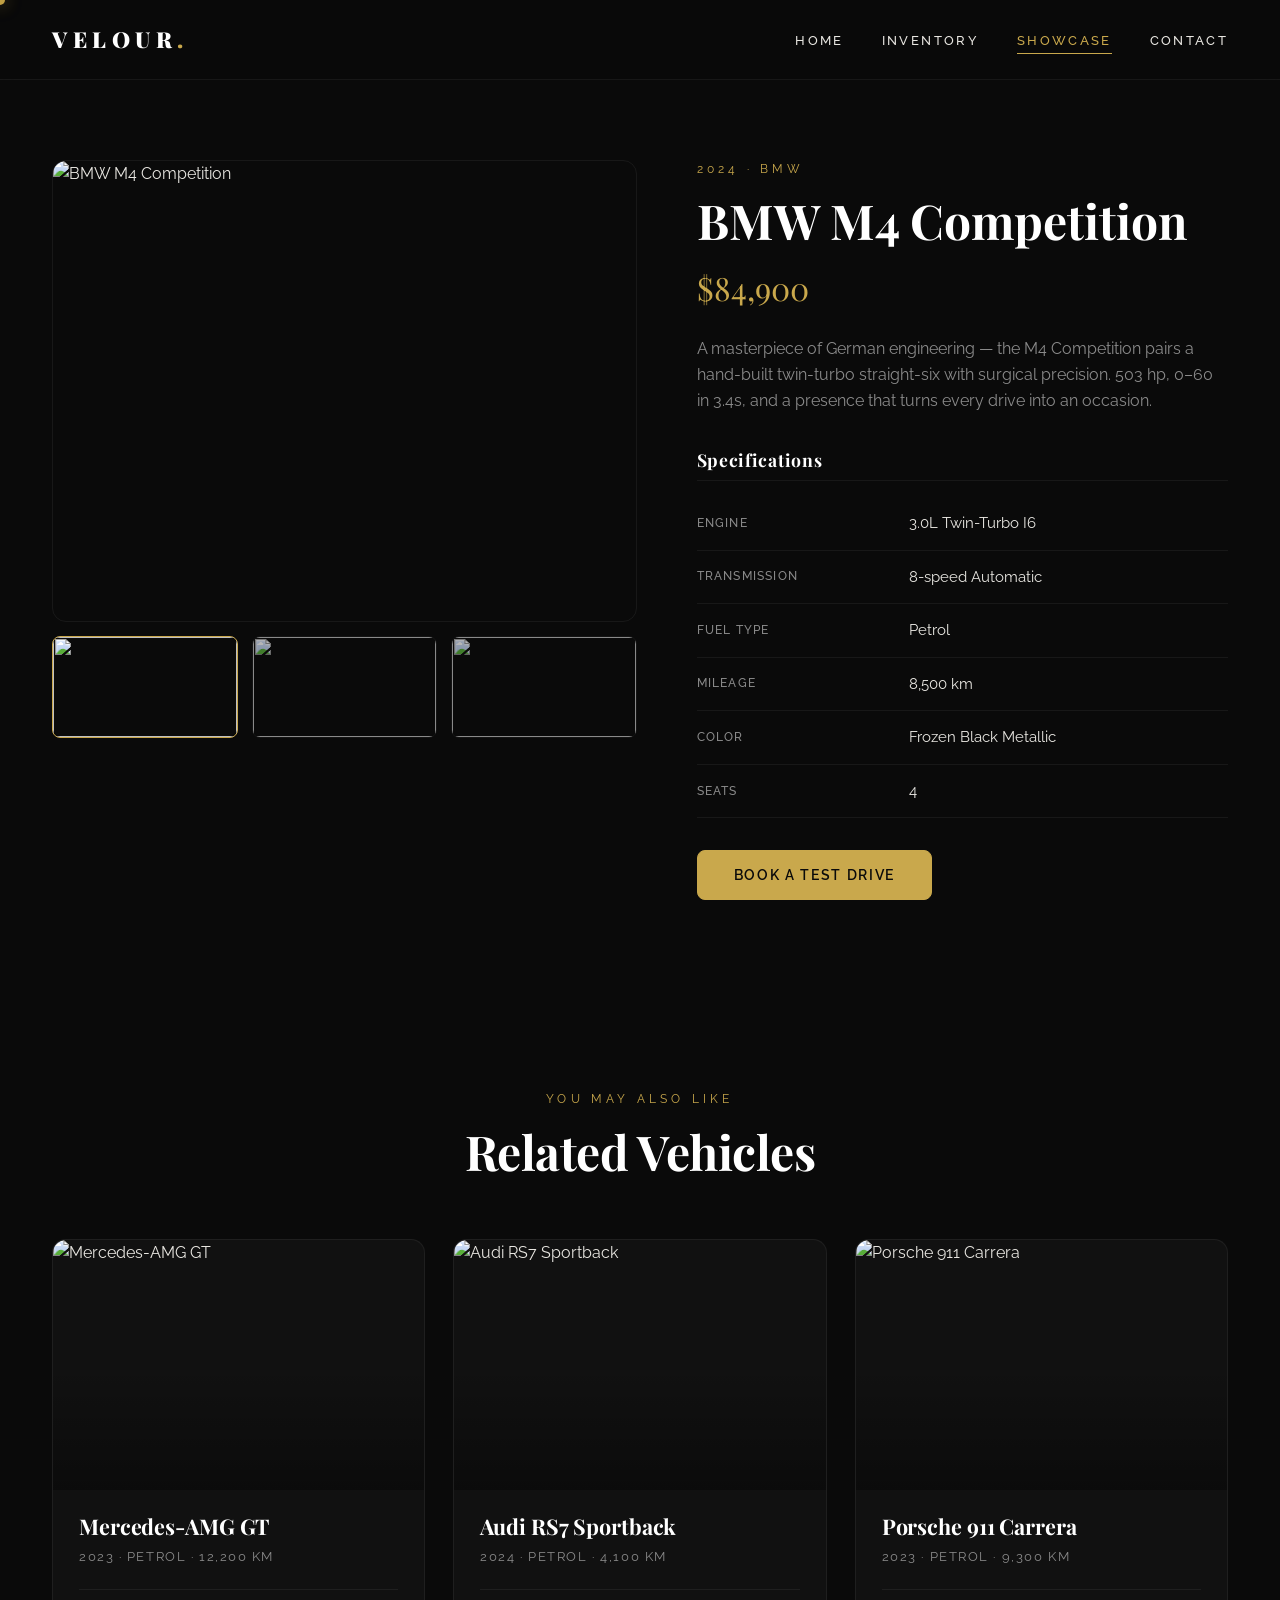
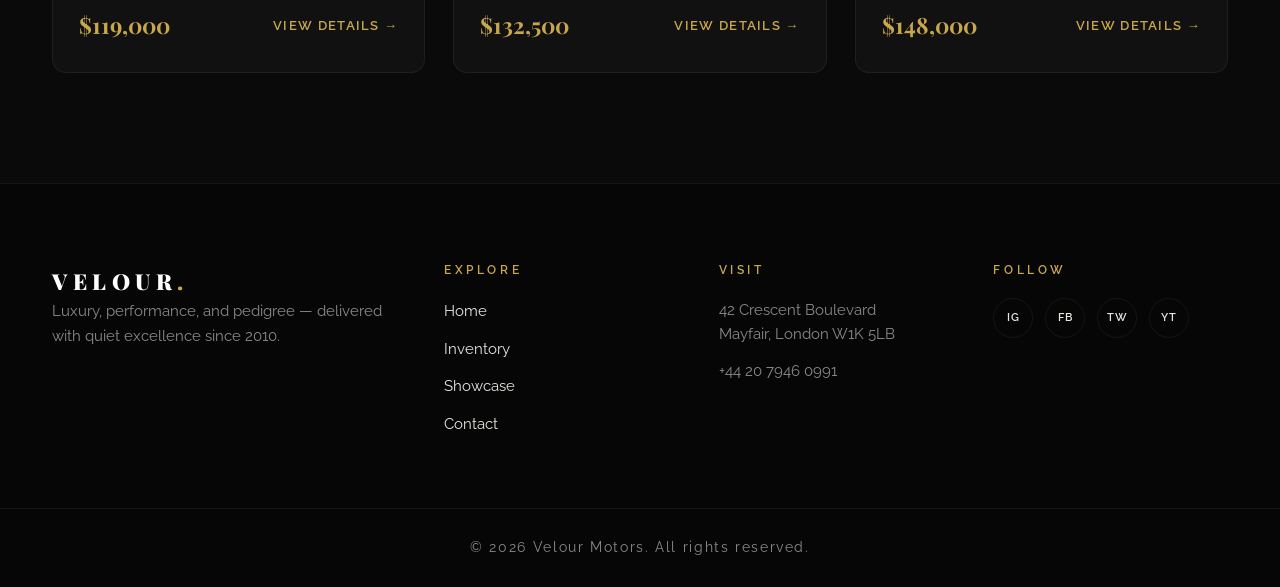
==== car-detail.html @ 4f9709b0 "first commit" ====
<!DOCTYPE html>
<html lang="en">
<head>
  <meta charset="UTF-8" />
  <meta name="viewport" content="width=device-width, initial-scale=1.0" />
  <title>BMW M4 Competition — Velour Motors</title>
  <link rel="preconnect" href="https://fonts.googleapis.com" />
  <link rel="preconnect" href="https://fonts.gstatic.com" crossorigin />
  <link href="https://fonts.googleapis.com/css2?family=Playfair+Display:wght@400;600;700;900&family=Raleway:wght@300;400;500;600;700&display=swap" rel="stylesheet" />
  <link rel="stylesheet" href="style.css" />
</head>
<body>
  <div class="cursor-dot" id="cursorDot" aria-hidden="true"></div>

  <!-- NAVBAR -->
  <header class="navbar" id="navbar">
    <div class="nav-container">
      <a href="index.html" class="logo">VELOUR<span>.</span></a>
      <nav>
        <ul class="nav-links" id="navLinks">
          <li><a href="index.html">Home</a></li>
          <li><a href="cars.html">Inventory</a></li>
          <li><a href="car-detail.html" class="active">Showcase</a></li>
          <li><a href="contact.html">Contact</a></li>
        </ul>
      </nav>
      <button class="nav-toggle" id="navToggle" aria-label="Open menu">
        <span></span><span></span><span></span>
      </button>
    </div>
  </header>

  <!-- ============ DETAIL HERO ============ -->
  <section class="detail-hero">
    <div class="container detail-grid">
      <div class="detail-media reveal">
        <div class="main-image">
          <img id="mainImage" src="https://images.unsplash.com/photo-1555215695-3004980ad54e?w=1200" alt="BMW M4 Competition" />
        </div>
        <div class="thumb-row">
          <button class="thumb active" data-src="https://images.unsplash.com/photo-1555215695-3004980ad54e?w=1200" aria-label="View BMW image">
            <img src="https://images.unsplash.com/photo-1555215695-3004980ad54e?w=400" alt="" loading="lazy" />
          </button>
          <button class="thumb" data-src="https://images.unsplash.com/photo-1617788138017-80ad40651399?w=1200" aria-label="View Mercedes image">
            <img src="https://images.unsplash.com/photo-1617788138017-80ad40651399?w=400" alt="" loading="lazy" />
          </button>
          <button class="thumb" data-src="https://images.unsplash.com/photo-1606664515524-ed2f786a0bd6?w=1200" aria-label="View Audi image">
            <img src="https://images.unsplash.com/photo-1606664515524-ed2f786a0bd6?w=400" alt="" loading="lazy" />
          </button>
        </div>
      </div>

      <div class="detail-info reveal">
        <p class="eyebrow">2024 · BMW</p>
        <h1>BMW M4 Competition</h1>
        <p class="detail-price">$84,900</p>
        <p class="detail-desc">
          A masterpiece of German engineering — the M4 Competition pairs a hand-built
          twin-turbo straight-six with surgical precision. 503 hp, 0–60 in 3.4s, and
          a presence that turns every drive into an occasion.
        </p>

        <h3 class="specs-title">Specifications</h3>
        <table class="specs-table">
          <tbody>
            <tr><th>Engine</th><td>3.0L Twin-Turbo I6</td></tr>
            <tr><th>Transmission</th><td>8-speed Automatic</td></tr>
            <tr><th>Fuel Type</th><td>Petrol</td></tr>
            <tr><th>Mileage</th><td>8,500 km</td></tr>
            <tr><th>Color</th><td>Frozen Black Metallic</td></tr>
            <tr><th>Seats</th><td>4</td></tr>
          </tbody>
        </table>

        <button class="btn btn-gold btn-lg" id="bookBtn">Book a Test Drive</button>
      </div>
    </div>
  </section>

  <!-- ============ RELATED CARS ============ -->
  <section class="featured">
    <div class="container">
      <div class="section-header reveal">
        <p class="eyebrow">You May Also Like</p>
        <h2>Related Vehicles</h2>
      </div>

      <div class="card-grid">
        <article class="car-card reveal">
          <div class="car-img">
            <img src="https://images.unsplash.com/photo-1617788138017-80ad40651399?w=800" alt="Mercedes-AMG GT" loading="lazy" />
          </div>
          <div class="car-body">
            <h3>Mercedes-AMG GT</h3>
            <p class="car-meta">2023 · Petrol · 12,200 km</p>
            <div class="car-foot">
              <span class="price">$119,000</span>
              <a href="car-detail.html" class="btn-link">View Details →</a>
            </div>
          </div>
        </article>

        <article class="car-card reveal">
          <div class="car-img">
            <img src="https://images.unsplash.com/photo-1606664515524-ed2f786a0bd6?w=800" alt="Audi RS7 Sportback" loading="lazy" />
          </div>
          <div class="car-body">
            <h3>Audi RS7 Sportback</h3>
            <p class="car-meta">2024 · Petrol · 4,100 km</p>
            <div class="car-foot">
              <span class="price">$132,500</span>
              <a href="car-detail.html" class="btn-link">View Details →</a>
            </div>
          </div>
        </article>

        <article class="car-card reveal">
          <div class="car-img">
            <img src="https://images.unsplash.com/photo-1503376780353-7e6692767b70?w=800" alt="Porsche 911 Carrera" loading="lazy" />
          </div>
          <div class="car-body">
            <h3>Porsche 911 Carrera</h3>
            <p class="car-meta">2023 · Petrol · 9,300 km</p>
            <div class="car-foot">
              <span class="price">$148,000</span>
              <a href="car-detail.html" class="btn-link">View Details →</a>
            </div>
          </div>
        </article>
      </div>
    </div>
  </section>

  <!-- ============ MODAL ============ -->
  <div class="modal" id="testDriveModal" aria-hidden="true" role="dialog" aria-labelledby="modalTitle">
    <div class="modal-backdrop" data-close></div>
    <div class="modal-panel" role="document">
      <button class="modal-close" data-close aria-label="Close">×</button>
      <h2 id="modalTitle">Book a Test Drive</h2>
      <p class="modal-sub">Schedule a private test drive — one of our advisors will confirm within 24 hours.</p>

      <form class="modal-form" id="testDriveForm" novalidate>
        <div class="form-row">
          <label for="td-name">Full Name</label>
          <input type="text" id="td-name" name="name" placeholder="Jane Doe" />
        </div>
        <div class="form-row">
          <label for="td-email">Email</label>
          <input type="email" id="td-email" name="email" placeholder="jane@example.com" />
        </div>
        <div class="form-row">
          <label for="td-date">Preferred Date</label>
          <input type="date" id="td-date" name="date" />
        </div>
        <button type="submit" class="btn btn-gold btn-lg">Confirm Booking</button>
        <p class="form-success" id="tdSuccess" hidden>Thank you — your test drive request has been received.</p>
      </form>
    </div>
  </div>

  <!-- FOOTER -->
  <footer class="footer">
    <div class="container footer-grid">
      <div class="footer-col">
        <a href="index.html" class="logo">VELOUR<span>.</span></a>
        <p>Luxury, performance, and pedigree — delivered with quiet excellence since 2010.</p>
      </div>
      <div class="footer-col">
        <h4>Explore</h4>
        <ul>
          <li><a href="index.html">Home</a></li>
          <li><a href="cars.html">Inventory</a></li>
          <li><a href="car-detail.html">Showcase</a></li>
          <li><a href="contact.html">Contact</a></li>
        </ul>
      </div>
      <div class="footer-col">
        <h4>Visit</h4>
        <p>42 Crescent Boulevard<br/>Mayfair, London W1K 5LB</p>
        <p>+44 20 7946 0991</p>
      </div>
      <div class="footer-col">
        <h4>Follow</h4>
        <div class="socials">
          <a href="#" aria-label="Instagram">IG</a>
          <a href="#" aria-label="Facebook">FB</a>
          <a href="#" aria-label="Twitter">TW</a>
          <a href="#" aria-label="YouTube">YT</a>
        </div>
      </div>
    </div>
    <div class="footer-bottom">
      <p>© 2026 Velour Motors. All rights reserved.</p>
    </div>
  </footer>

  <script src="script.js"></script>
</body>
</html>
---- style.css ----
/* =========================================================
   VELOUR MOTORS — Shared Stylesheet
   Dark luxury theme with gold accents.
   ========================================================= */

/* ---------- CSS Variables ---------- */
:root {
  --bg:           #0a0a0a;
  --bg-elev:      #111111;
  --bg-elev-2:    #161616;
  --gold:         #c9a84c;
  --gold-soft:    #d9bd6a;
  --gold-dim:     #8a7233;
  --white:        #ffffff;
  --text:         #e8e6e1;
  --muted:        #8a8a8a;
  --border:       rgba(201, 168, 76, 0.18);
  --border-soft:  rgba(255, 255, 255, 0.06);
  --danger:       #ff4d4d;

  --font-head:    'Playfair Display', serif;
  --font-body:    'Raleway', sans-serif;

  --maxw:         1240px;
  --radius:       8px;
  --radius-lg:    14px;

  --ease:         cubic-bezier(.22, .61, .36, 1);
  --t-fast:       .25s;
  --t-mid:        .45s;
  --t-slow:       .8s;
}

/* ---------- Reset ---------- */
*, *::before, *::after { box-sizing: border-box; margin: 0; padding: 0; }
html { scroll-behavior: smooth; }
body {
  font-family: var(--font-body);
  background: var(--bg);
  color: var(--text);
  line-height: 1.6;
  font-weight: 400;
  overflow-x: hidden;
  -webkit-font-smoothing: antialiased;
  cursor: none;
}
@media (max-width: 900px) { body { cursor: auto; } }

img { max-width: 100%; display: block; }
a { color: inherit; text-decoration: none; transition: color var(--t-fast) var(--ease); }
a:hover { color: var(--gold); }
button { font-family: inherit; cursor: none; border: none; background: none; color: inherit; }
@media (max-width: 900px) { button { cursor: pointer; } }

h1, h2, h3, h4 { font-family: var(--font-head); font-weight: 700; color: var(--white); line-height: 1.15; }

.container { max-width: var(--maxw); margin: 0 auto; padding: 0 32px; }
@media (max-width: 640px) { .container { padding: 0 20px; } }

/* ---------- Custom Cursor ---------- */
.cursor-dot {
  position: fixed;
  top: 0; left: 0;
  width: 10px; height: 10px;
  background: var(--gold);
  border-radius: 50%;
  pointer-events: none;
  z-index: 9999;
  transform: translate(-50%, -50%);
  transition: width .2s var(--ease), height .2s var(--ease), background .2s var(--ease);
  box-shadow: 0 0 18px rgba(201, 168, 76, 0.6);
  mix-blend-mode: difference;
}
.cursor-dot.grow { width: 26px; height: 26px; background: var(--gold-soft); }
@media (max-width: 900px) { .cursor-dot { display: none; } }

/* ---------- Buttons ---------- */
.btn {
  display: inline-block;
  padding: 14px 28px;
  font-family: var(--font-body);
  font-weight: 600;
  font-size: 14px;
  letter-spacing: .12em;
  text-transform: uppercase;
  border: 1px solid transparent;
  border-radius: var(--radius);
  transition: all var(--t-fast) var(--ease);
  position: relative;
  overflow: hidden;
}
.btn-gold {
  background: var(--gold);
  color: #0a0a0a;
  border-color: var(--gold);
}
.btn-gold:hover { background: var(--gold-soft); transform: translateY(-2px); color: #0a0a0a; box-shadow: 0 10px 30px rgba(201, 168, 76, 0.25); }
.btn-ghost {
  background: transparent;
  color: var(--white);
  border-color: rgba(255,255,255,0.25);
}
.btn-ghost:hover { border-color: var(--gold); color: var(--gold); transform: translateY(-2px); }
.btn-lg { padding: 16px 36px; font-size: 14px; }

.btn-link {
  color: var(--gold);
  font-weight: 600;
  font-size: 13px;
  letter-spacing: .1em;
  text-transform: uppercase;
  transition: letter-spacing var(--t-fast) var(--ease);
}
.btn-link:hover { letter-spacing: .18em; }

/* ---------- Navbar ---------- */
.navbar {
  position: fixed;
  top: 0; left: 0; right: 0;
  z-index: 1000;
  background: rgba(10, 10, 10, 0.65);
  backdrop-filter: blur(14px);
  -webkit-backdrop-filter: blur(14px);
  border-bottom: 1px solid var(--border-soft);
  transition: padding var(--t-mid) var(--ease), background var(--t-mid) var(--ease), transform var(--t-mid) var(--ease);
  padding: 22px 0;
}
.navbar.scrolled { padding: 12px 0; background: rgba(10, 10, 10, 0.92); }
.navbar.hide { transform: translateY(-110%); }

.nav-container {
  max-width: var(--maxw);
  margin: 0 auto;
  padding: 0 32px;
  display: flex;
  align-items: center;
  justify-content: space-between;
}
.logo {
  font-family: var(--font-head);
  font-weight: 900;
  font-size: 22px;
  letter-spacing: .25em;
  color: var(--white);
}
.logo span { color: var(--gold); }

.nav-links { list-style: none; display: flex; gap: 38px; }
.nav-links a {
  font-size: 13px;
  letter-spacing: .18em;
  text-transform: uppercase;
  font-weight: 500;
  color: var(--text);
  position: relative;
  padding: 6px 0;
}
.nav-links a::after {
  content: '';
  position: absolute;
  left: 0; bottom: 0;
  width: 0; height: 1px;
  background: var(--gold);
  transition: width var(--t-mid) var(--ease);
}
.nav-links a:hover::after,
.nav-links a.active::after { width: 100%; }
.nav-links a.active { color: var(--gold); }

.nav-toggle { display: none; flex-direction: column; gap: 5px; padding: 8px; }
.nav-toggle span {
  width: 24px; height: 2px;
  background: var(--white);
  transition: transform var(--t-fast) var(--ease), opacity var(--t-fast) var(--ease);
}
.nav-toggle.open span:nth-child(1) { transform: translateY(7px) rotate(45deg); }
.nav-toggle.open span:nth-child(2) { opacity: 0; }
.nav-toggle.open span:nth-child(3) { transform: translateY(-7px) rotate(-45deg); }

@media (max-width: 820px) {
  .nav-toggle { display: flex; }
  .nav-links {
    position: absolute;
    top: 100%; left: 0; right: 0;
    flex-direction: column;
    background: rgba(10, 10, 10, 0.98);
    padding: 24px 32px 32px;
    gap: 20px;
    border-bottom: 1px solid var(--border-soft);
    transform: translateY(-12px);
    opacity: 0;
    pointer-events: none;
    transition: transform var(--t-mid) var(--ease), opacity var(--t-mid) var(--ease);
  }
  .nav-links.open { transform: translateY(0); opacity: 1; pointer-events: auto; }
}

/* ---------- Hero ---------- */
.hero {
  position: relative;
  min-height: 100vh;
  display: flex;
  align-items: center;
  justify-content: center;
  text-align: center;
  overflow: hidden;
  padding: 120px 24px 80px;
}
.hero-bg {
  position: absolute;
  inset: 0;
  background:
    radial-gradient(ellipse at 30% 20%, rgba(201, 168, 76, 0.18), transparent 55%),
    radial-gradient(ellipse at 80% 70%, rgba(201, 168, 76, 0.08), transparent 60%),
    linear-gradient(135deg, #0a0a0a 0%, #141414 50%, #0a0a0a 100%);
  z-index: -1;
  animation: heroBgShift 18s ease-in-out infinite alternate;
}
@keyframes heroBgShift {
  0%   { filter: hue-rotate(0deg); }
  100% { filter: hue-rotate(8deg); }
}

.hero-eyebrow {
  font-size: 13px;
  letter-spacing: .35em;
  text-transform: uppercase;
  color: var(--gold);
  margin-bottom: 22px;
}
.hero-title {
  font-size: clamp(2.8rem, 8vw, 6.2rem);
  font-weight: 900;
  line-height: 1.02;
  letter-spacing: -.02em;
  margin-bottom: 26px;
}
.hero-title .word {
  display: inline-block;
  opacity: 0;
  transform: translateY(40px);
  animation: wordIn .9s var(--ease) forwards;
}
.hero-title .word:nth-child(1) { animation-delay: .2s; }
.hero-title .word:nth-child(2) { animation-delay: .4s; }
.hero-title .word:nth-child(3) { animation-delay: .6s; }
@keyframes wordIn { to { opacity: 1; transform: translateY(0); } }

.gold-text {
  background: linear-gradient(135deg, var(--gold) 0%, var(--gold-soft) 50%, var(--gold) 100%);
  background-size: 200% auto;
  -webkit-background-clip: text;
  background-clip: text;
  color: transparent;
  animation: wordIn .9s var(--ease) forwards, shimmer 4s linear infinite 1s;
  font-style: italic;
}
@keyframes shimmer {
  0%   { background-position: 0% center; }
  100% { background-position: 200% center; }
}

.hero-sub {
  font-size: clamp(1rem, 1.6vw, 1.15rem);
  color: var(--muted);
  max-width: 620px;
  margin: 0 auto 38px;
  font-weight: 300;
}
.hero-cta { display: flex; gap: 16px; justify-content: center; flex-wrap: wrap; }

/* Hero quick stats row */
.hero-quick {
  list-style: none;
  display: flex;
  justify-content: center;
  gap: 48px;
  margin-top: 56px;
  padding-top: 32px;
  border-top: 1px solid var(--border-soft);
  max-width: 720px;
  margin-left: auto;
  margin-right: auto;
  flex-wrap: wrap;
}
.hero-quick li {
  font-size: 13px;
  color: var(--muted);
  letter-spacing: .12em;
  text-transform: uppercase;
}
.hero-quick strong {
  display: block;
  color: var(--gold);
  font-weight: 600;
  font-size: 11px;
  letter-spacing: .25em;
  margin-bottom: 6px;
}

.hero-scroll {
  position: absolute;
  bottom: 36px;
  left: 50%;
  transform: translateX(-50%);
  text-align: center;
  color: var(--muted);
}
.hero-scroll span {
  display: block;
  width: 1px;
  height: 50px;
  background: linear-gradient(to bottom, transparent, var(--gold));
  margin: 0 auto 8px;
  animation: scrollLine 2s ease-in-out infinite;
}
@keyframes scrollLine {
  0%, 100% { transform: scaleY(0.4); transform-origin: top; }
  50%      { transform: scaleY(1);   transform-origin: top; }
}
.hero-scroll p {
  font-size: 11px;
  letter-spacing: .3em;
  text-transform: uppercase;
}

/* ---------- Section Header ---------- */
.section-header { text-align: center; margin-bottom: 60px; }
.eyebrow {
  font-size: 12px;
  letter-spacing: .35em;
  text-transform: uppercase;
  color: var(--gold);
  margin-bottom: 14px;
}
.section-header h2 {
  font-size: clamp(2rem, 4vw, 3rem);
  letter-spacing: -.01em;
}

/* ---------- Reveal Animations ---------- */
.reveal {
  opacity: 0;
  transform: translateY(36px);
  transition: opacity .9s var(--ease), transform .9s var(--ease);
}
.reveal.visible { opacity: 1; transform: translateY(0); }

/* ---------- Counters ---------- */
.counters {
  padding: 100px 0;
  background: var(--bg-elev);
  border-top: 1px solid var(--border-soft);
  border-bottom: 1px solid var(--border-soft);
}
.counters-grid {
  display: grid;
  grid-template-columns: repeat(3, 1fr);
  gap: 32px;
  text-align: center;
}
.counter-card { padding: 20px; }
.counter-num {
  font-family: var(--font-head);
  font-size: clamp(3rem, 6vw, 5rem);
  color: var(--gold);
  font-weight: 700;
  line-height: 1;
  margin-bottom: 12px;
}
.counter-card p {
  font-size: 13px;
  letter-spacing: .25em;
  text-transform: uppercase;
  color: var(--muted);
}
@media (max-width: 720px) { .counters-grid { grid-template-columns: 1fr; gap: 50px; } }

/* ---------- Featured / Card Grid ---------- */
.featured, .inventory { padding: 110px 0; }

.card-grid {
  display: grid;
  grid-template-columns: repeat(3, 1fr);
  gap: 28px;
}
@media (max-width: 980px) { .card-grid { grid-template-columns: repeat(2, 1fr); } }
@media (max-width: 640px) { .card-grid { grid-template-columns: 1fr; } }

.car-card {
  background: var(--bg-elev);
  border: 1px solid var(--border-soft);
  border-radius: var(--radius-lg);
  overflow: hidden;
  transition: transform var(--t-mid) var(--ease), border-color var(--t-mid) var(--ease), box-shadow var(--t-mid) var(--ease);
}
.car-card:hover {
  transform: translateY(-10px);
  border-color: var(--gold);
  box-shadow: 0 24px 50px rgba(0, 0, 0, 0.5), 0 0 0 1px rgba(201, 168, 76, 0.3);
}

/* Car image wrapper + real <img> */
.car-img {
  width: 100%;
  overflow: hidden;
  position: relative;
}
.car-img img {
  width: 100%;
  height: 250px;
  object-fit: cover;
  border-radius: 4px;
  transition: transform var(--t-slow) var(--ease);
  display: block;
}
.car-card:hover .car-img img { transform: scale(1.08); }
.car-img::after {
  content: '';
  position: absolute; inset: 0;
  background: linear-gradient(to top, rgba(0,0,0,0.35), transparent 50%);
  pointer-events: none;
}

/* Cars-page slightly shorter image */
.inventory .car-img img { height: 220px; }

.car-body { padding: 24px 26px 28px; }
.car-body h3 {
  font-size: 1.35rem;
  margin-bottom: 8px;
  letter-spacing: -.005em;
}
.car-meta {
  color: var(--muted);
  font-size: 13px;
  letter-spacing: .12em;
  text-transform: uppercase;
  margin-bottom: 22px;
}
.car-foot {
  display: flex;
  align-items: center;
  justify-content: space-between;
  padding-top: 18px;
  border-top: 1px solid var(--border-soft);
}
.price {
  font-family: var(--font-head);
  font-size: 1.4rem;
  color: var(--gold);
  font-weight: 700;
}

/* ---------- Brand Marquee ---------- */
.marquee-section {
  background: #060606;
  border-top: 1px solid var(--border-soft);
  border-bottom: 1px solid var(--border-soft);
  padding: 36px 0;
  overflow: hidden;
}
.marquee {
  overflow: hidden;
  width: 100%;
  -webkit-mask-image: linear-gradient(to right, transparent, black 8%, black 92%, transparent);
          mask-image: linear-gradient(to right, transparent, black 8%, black 92%, transparent);
}
.marquee-track {
  display: inline-flex;
  align-items: center;
  white-space: nowrap;
  gap: 38px;
  animation: marquee 38s linear infinite;
  padding-right: 38px;
}
.marquee-track span {
  font-family: var(--font-head);
  font-weight: 700;
  font-size: clamp(1.2rem, 2vw, 1.8rem);
  letter-spacing: .25em;
  color: var(--gold);
  text-transform: uppercase;
}
.marquee-track span.sep { color: var(--gold-dim); }
@keyframes marquee {
  from { transform: translateX(0); }
  to   { transform: translateX(-50%); }
}

/* ---------- Highlight Banner (image + atmospheric text) ---------- */
.highlight-banner {
  position: relative;
  padding: 140px 24px;
  text-align: center;
  overflow: hidden;
  isolation: isolate;
}
.highlight-bg {
  position: absolute;
  inset: 0;
  z-index: -2;
}
.highlight-bg img {
  width: 100%;
  height: 100%;
  object-fit: cover;
  transform: scale(1.06);
  filter: grayscale(.2) contrast(1.05);
}
.highlight-overlay {
  position: absolute;
  inset: 0;
  z-index: -1;
  background:
    linear-gradient(135deg, rgba(10,10,10,0.85), rgba(10,10,10,0.65) 50%, rgba(10,10,10,0.9)),
    radial-gradient(ellipse at center, rgba(201,168,76,0.12), transparent 70%);
}
.highlight-content h2 {
  font-size: clamp(1.8rem, 4vw, 3.2rem);
  font-weight: 700;
  line-height: 1.25;
  margin-bottom: 18px;
  max-width: 900px;
  margin-left: auto;
  margin-right: auto;
}
.highlight-content h2 em {
  color: var(--gold);
  font-style: italic;
}
.highlight-content p {
  color: var(--muted);
  max-width: 620px;
  margin: 0 auto;
  font-size: 1.05rem;
}

/* ---------- How It Works ---------- */
.how-it-works {
  padding: 110px 0;
  background: var(--bg);
}
.steps-grid {
  display: grid;
  grid-template-columns: repeat(3, 1fr);
  gap: 50px;
}
@media (max-width: 820px) { .steps-grid { grid-template-columns: 1fr; gap: 40px; } }

.step {
  text-align: left;
  padding-left: 0;
}
.step-num {
  display: block;
  font-family: var(--font-head);
  font-size: 3rem;
  font-weight: 800;
  color: var(--gold);
  line-height: 1;
  margin-bottom: 18px;
}
.step h3 {
  font-size: 1.35rem;
  margin-bottom: 12px;
}
.step p {
  color: var(--muted);
  font-size: .98rem;
}

/* ---------- Testimonials ---------- */
.testimonials {
  padding: 110px 0;
  background: var(--bg-elev);
  border-top: 1px solid var(--border-soft);
  border-bottom: 1px solid var(--border-soft);
}
.testimonial-grid {
  display: grid;
  grid-template-columns: repeat(3, 1fr);
  gap: 24px;
}
@media (max-width: 900px) { .testimonial-grid { grid-template-columns: 1fr; } }

.testimonial {
  background: #111;
  border: 1px solid var(--border);
  border-radius: var(--radius-lg);
  padding: 36px 30px;
  transition: transform var(--t-mid) var(--ease), border-color var(--t-mid) var(--ease);
}
.testimonial:hover {
  transform: translateY(-6px);
  border-color: var(--gold);
}
.stars {
  color: var(--gold);
  letter-spacing: .15em;
  margin-bottom: 18px;
  font-size: 1.05rem;
}
.quote {
  font-family: var(--font-head);
  font-style: italic;
  font-size: 1.1rem;
  line-height: 1.55;
  color: var(--text);
  margin-bottom: 22px;
}
.author {
  font-size: 12px;
  letter-spacing: .25em;
  text-transform: uppercase;
  color: var(--gold);
  font-weight: 600;
}

/* ---------- Why Choose Us ---------- */
.why {
  padding: 110px 0;
  background: var(--bg);
}
.why-grid {
  display: grid;
  grid-template-columns: repeat(4, 1fr);
  gap: 24px;
}
@media (max-width: 980px) { .why-grid { grid-template-columns: repeat(2, 1fr); } }
@media (max-width: 540px) { .why-grid { grid-template-columns: 1fr; } }

.why-card {
  text-align: center;
  padding: 40px 28px;
  background: var(--bg-elev);
  border: 1px solid var(--border-soft);
  border-radius: var(--radius-lg);
  transition: transform var(--t-mid) var(--ease), border-color var(--t-mid) var(--ease);
}
.why-card:hover { transform: translateY(-8px); border-color: var(--gold); }
.why-icon {
  width: 64px; height: 64px;
  margin: 0 auto 20px;
  display: grid;
  place-items: center;
  font-size: 26px;
  color: var(--gold);
  border: 1px solid var(--gold);
  border-radius: 50%;
  transition: background var(--t-mid) var(--ease), color var(--t-mid) var(--ease);
}
.why-card:hover .why-icon { background: var(--gold); color: #0a0a0a; }
.why-card h3 { font-size: 1.2rem; margin-bottom: 12px; }
.why-card p { color: var(--muted); font-size: .96rem; }

/* ---------- CTA Banner ---------- */
.cta-banner {
  padding: 100px 24px;
  text-align: center;
  background: linear-gradient(135deg, #1a1400, #2d2000);
  border-top: 1px solid #c9a84c;
  border-bottom: 1px solid #c9a84c;
}
.cta-content h2 {
  font-size: clamp(2rem, 4.5vw, 3.2rem);
  margin-bottom: 32px;
  font-weight: 700;
}
.cta-content h2 em {
  color: var(--gold);
  font-style: italic;
}

/* ---------- Footer ---------- */
.footer {
  background: #060606;
  padding: 80px 0 0;
  border-top: 1px solid var(--border-soft);
}
.footer-grid {
  display: grid;
  grid-template-columns: 1.5fr 1fr 1fr 1fr;
  gap: 40px;
  padding-bottom: 60px;
}
@media (max-width: 820px) { .footer-grid { grid-template-columns: 1fr 1fr; } }
@media (max-width: 480px) { .footer-grid { grid-template-columns: 1fr; } }

.footer-col h4 {
  font-family: var(--font-body);
  font-size: 12px;
  letter-spacing: .3em;
  text-transform: uppercase;
  color: var(--gold);
  margin-bottom: 20px;
  font-weight: 600;
}
.footer-col p { color: var(--muted); margin-bottom: 12px; font-size: .95rem; }
.footer-col ul { list-style: none; }
.footer-col ul li { margin-bottom: 12px; }
.footer-col ul a { font-size: .95rem; color: var(--text); }

.socials { display: flex; gap: 12px; }
.socials a {
  width: 40px; height: 40px;
  display: grid; place-items: center;
  border: 1px solid var(--border-soft);
  border-radius: 50%;
  font-size: 11px;
  letter-spacing: .12em;
  font-weight: 600;
  transition: all var(--t-fast) var(--ease);
}
.socials a:hover { border-color: var(--gold); color: var(--gold); transform: translateY(-3px); }

.footer-bottom {
  text-align: center;
  padding: 28px 24px;
  border-top: 1px solid var(--border-soft);
  color: var(--muted);
  font-size: .85rem;
  letter-spacing: .12em;
}

/* ---------- Page Header (cars, contact) ---------- */
.page-head {
  padding: 200px 0 80px;
  text-align: center;
  background:
    radial-gradient(ellipse at 50% 0%, rgba(201, 168, 76, 0.18), transparent 60%),
    var(--bg);
  border-bottom: 1px solid var(--border-soft);
}
.page-head h1 {
  font-size: clamp(2.5rem, 6vw, 4.5rem);
  margin-bottom: 18px;
}
.page-sub {
  color: var(--muted);
  max-width: 600px;
  margin: 0 auto;
  font-size: 1.05rem;
}

/* ---------- Filters ---------- */
.filters { padding: 50px 0 20px; }
.filter-bar {
  display: grid;
  grid-template-columns: repeat(3, 1fr) auto;
  gap: 18px;
  align-items: end;
  padding: 28px;
  background: var(--bg-elev);
  border: 1px solid var(--border-soft);
  border-radius: var(--radius-lg);
}
@media (max-width: 820px) {
  .filter-bar { grid-template-columns: 1fr 1fr; }
  .filter-bar .btn { grid-column: 1 / -1; }
}
@media (max-width: 480px) {
  .filter-bar { grid-template-columns: 1fr; }
}

.filter-field { display: flex; flex-direction: column; gap: 8px; }
.filter-field label {
  font-size: 11px;
  letter-spacing: .25em;
  text-transform: uppercase;
  color: var(--gold);
  font-weight: 600;
}
.filter-field select {
  padding: 12px 14px;
  background: var(--bg);
  border: 1px solid var(--border-soft);
  border-radius: var(--radius);
  color: var(--text);
  font-family: var(--font-body);
  font-size: .95rem;
  cursor: none;
  transition: border-color var(--t-fast) var(--ease);
  appearance: none;
  background-image: linear-gradient(45deg, transparent 50%, var(--gold) 50%),
                    linear-gradient(135deg, var(--gold) 50%, transparent 50%);
  background-position: calc(100% - 18px) 50%, calc(100% - 13px) 50%;
  background-size: 5px 5px;
  background-repeat: no-repeat;
}
.filter-field select:focus { outline: none; border-color: var(--gold); }

.results-count {
  margin-top: 24px;
  font-size: 13px;
  color: var(--muted);
  letter-spacing: .12em;
  text-transform: uppercase;
}

.empty-state {
  text-align: center;
  padding: 60px 24px;
  color: var(--muted);
  border: 1px dashed var(--border-soft);
  border-radius: var(--radius-lg);
  margin-top: 32px;
}

/* ---------- Car Detail ---------- */
.detail-hero {
  padding: 160px 0 80px;
  background: var(--bg);
}
.detail-grid {
  display: grid;
  grid-template-columns: 1.1fr 1fr;
  gap: 60px;
  align-items: start;
}
@media (max-width: 900px) { .detail-grid { grid-template-columns: 1fr; gap: 40px; } }

.main-image {
  width: 100%;
  border-radius: var(--radius-lg);
  border: 1px solid var(--border-soft);
  overflow: hidden;
  position: relative;
}
.main-image img {
  width: 100%;
  height: 460px;
  object-fit: cover;
  display: block;
  transition: opacity .35s var(--ease);
}
@media (max-width: 640px) { .main-image img { height: 300px; } }

.thumb-row {
  display: grid;
  grid-template-columns: repeat(3, 1fr);
  gap: 14px;
  margin-top: 14px;
}
.thumb {
  border-radius: var(--radius);
  border: 1px solid var(--border-soft);
  overflow: hidden;
  padding: 0;
  opacity: .7;
  transition: opacity var(--t-fast) var(--ease), border-color var(--t-fast) var(--ease), transform var(--t-fast) var(--ease);
}
.thumb img {
  width: 100%;
  height: 100px;
  object-fit: cover;
  display: block;
}
.thumb:hover { opacity: 1; transform: translateY(-3px); }
.thumb.active { opacity: 1; border-color: var(--gold); }

.detail-info h1 {
  font-size: clamp(2rem, 4vw, 3rem);
  margin: 8px 0 14px;
}
.detail-price {
  font-family: var(--font-head);
  font-size: 2rem;
  color: var(--gold);
  margin-bottom: 22px;
}
.detail-desc {
  color: var(--muted);
  margin-bottom: 36px;
  font-size: 1.02rem;
}
.specs-title {
  font-size: 1.1rem;
  margin-bottom: 16px;
  padding-bottom: 10px;
  border-bottom: 1px solid var(--border-soft);
  letter-spacing: .04em;
}
.specs-table {
  width: 100%;
  border-collapse: collapse;
  margin-bottom: 32px;
}
.specs-table th, .specs-table td {
  text-align: left;
  padding: 14px 0;
  border-bottom: 1px solid var(--border-soft);
  font-size: .96rem;
}
.specs-table th {
  font-family: var(--font-body);
  font-weight: 500;
  color: var(--muted);
  letter-spacing: .1em;
  text-transform: uppercase;
  font-size: 12px;
  width: 40%;
}
.specs-table td { color: var(--text); }

/* ---------- Modal ---------- */
.modal {
  position: fixed;
  inset: 0;
  z-index: 2000;
  display: grid;
  place-items: center;
  padding: 24px;
  opacity: 0;
  pointer-events: none;
  transition: opacity var(--t-mid) var(--ease);
}
.modal.open { opacity: 1; pointer-events: auto; }
.modal-backdrop {
  position: absolute;
  inset: 0;
  background: rgba(0, 0, 0, 0.75);
  backdrop-filter: blur(8px);
  -webkit-backdrop-filter: blur(8px);
}
.modal-panel {
  position: relative;
  background: var(--bg-elev);
  border: 1px solid var(--border);
  border-radius: var(--radius-lg);
  max-width: 480px;
  width: 100%;
  padding: 44px 36px 36px;
  transform: translateY(20px) scale(.98);
  transition: transform var(--t-mid) var(--ease);
}
.modal.open .modal-panel { transform: translateY(0) scale(1); }
.modal-close {
  position: absolute;
  top: 12px; right: 18px;
  font-size: 28px;
  color: var(--muted);
  line-height: 1;
  transition: color var(--t-fast) var(--ease), transform var(--t-fast) var(--ease);
}
.modal-close:hover { color: var(--gold); transform: rotate(90deg); }
.modal-panel h2 { font-size: 1.6rem; margin-bottom: 8px; }
.modal-sub { color: var(--muted); margin-bottom: 24px; font-size: .95rem; }

/* ---------- Forms ---------- */
.modal-form, .contact-form { display: flex; flex-direction: column; gap: 18px; }
.form-row { display: flex; flex-direction: column; gap: 8px; }
.form-row label {
  font-size: 11px;
  letter-spacing: .25em;
  text-transform: uppercase;
  color: var(--gold);
  font-weight: 600;
}
.form-row input,
.form-row textarea {
  padding: 14px 16px;
  background: var(--bg);
  border: 1px solid var(--border-soft);
  border-radius: var(--radius);
  color: var(--text);
  font-family: var(--font-body);
  font-size: 1rem;
  transition: border-color var(--t-fast) var(--ease), background var(--t-fast) var(--ease);
  resize: vertical;
}
.form-row input:focus,
.form-row textarea:focus {
  outline: none;
  border-color: var(--gold);
  background: #0e0e0e;
}
.form-row input.error,
.form-row textarea.error {
  border-color: var(--danger);
  background: rgba(255, 77, 77, 0.06);
  animation: shake .35s ease;
}
@keyframes shake {
  0%, 100% { transform: translateX(0); }
  25%      { transform: translateX(-5px); }
  75%      { transform: translateX(5px); }
}
.form-success {
  margin-top: 6px;
  padding: 14px 16px;
  background: rgba(201, 168, 76, 0.1);
  border: 1px solid var(--gold);
  border-radius: var(--radius);
  color: var(--gold-soft);
  font-size: .95rem;
  text-align: center;
}

/* ---------- Contact ---------- */
.contact-section { padding: 90px 0; }
.contact-grid {
  display: grid;
  grid-template-columns: 1.2fr 1fr;
  gap: 60px;
  align-items: start;
}
@media (max-width: 900px) { .contact-grid { grid-template-columns: 1fr; gap: 50px; } }

.contact-form-wrap h2 { font-size: 2rem; margin-bottom: 28px; }

.contact-info {
  display: grid;
  grid-template-columns: 1fr 1fr;
  gap: 18px;
}
@media (max-width: 480px) { .contact-info { grid-template-columns: 1fr; } }

.info-card {
  padding: 26px 22px;
  background: var(--bg-elev);
  border: 1px solid var(--border-soft);
  border-radius: var(--radius-lg);
  transition: border-color var(--t-fast) var(--ease), transform var(--t-fast) var(--ease);
}
.info-card:hover { border-color: var(--gold); transform: translateY(-4px); }
.info-icon {
  width: 44px; height: 44px;
  display: grid; place-items: center;
  font-size: 20px;
  color: var(--gold);
  border: 1px solid var(--gold);
  border-radius: 50%;
  margin-bottom: 16px;
}
.info-card h3 { font-size: 1.1rem; margin-bottom: 8px; }
.info-card p { color: var(--muted); font-size: .92rem; line-height: 1.6; }

/* ---------- Map Placeholder ---------- */
.map-section { padding: 0 0 110px; }
.map-placeholder {
  position: relative;
  height: 360px;
  border-radius: var(--radius-lg);
  border: 1px solid var(--border-soft);
  overflow: hidden;
  display: grid;
  place-items: center;
  background: linear-gradient(135deg, #0e0e0e 0%, #1a1a1a 100%);
}
.map-grid-bg {
  position: absolute; inset: 0;
  background-image:
    linear-gradient(rgba(201, 168, 76, 0.08) 1px, transparent 1px),
    linear-gradient(90deg, rgba(201, 168, 76, 0.08) 1px, transparent 1px);
  background-size: 40px 40px;
  mask-image: radial-gradient(ellipse at center, black 30%, transparent 75%);
  -webkit-mask-image: radial-gradient(ellipse at center, black 30%, transparent 75%);
}
.map-pin {
  position: absolute;
  top: 45%; left: 50%;
  transform: translate(-50%, -50%);
  font-size: 36px;
  color: var(--gold);
  animation: pinPulse 2s ease-in-out infinite;
}
@keyframes pinPulse {
  0%, 100% { transform: translate(-50%, -50%) scale(1);    filter: drop-shadow(0 0 0 rgba(201, 168, 76, 0.6)); }
  50%      { transform: translate(-50%, -50%) scale(1.15); filter: drop-shadow(0 0 14px rgba(201, 168, 76, 0.6)); }
}
.map-placeholder p {
  position: relative;
  color: var(--muted);
  letter-spacing: .25em;
  text-transform: uppercase;
  font-size: 12px;
  margin-top: 60px;
}
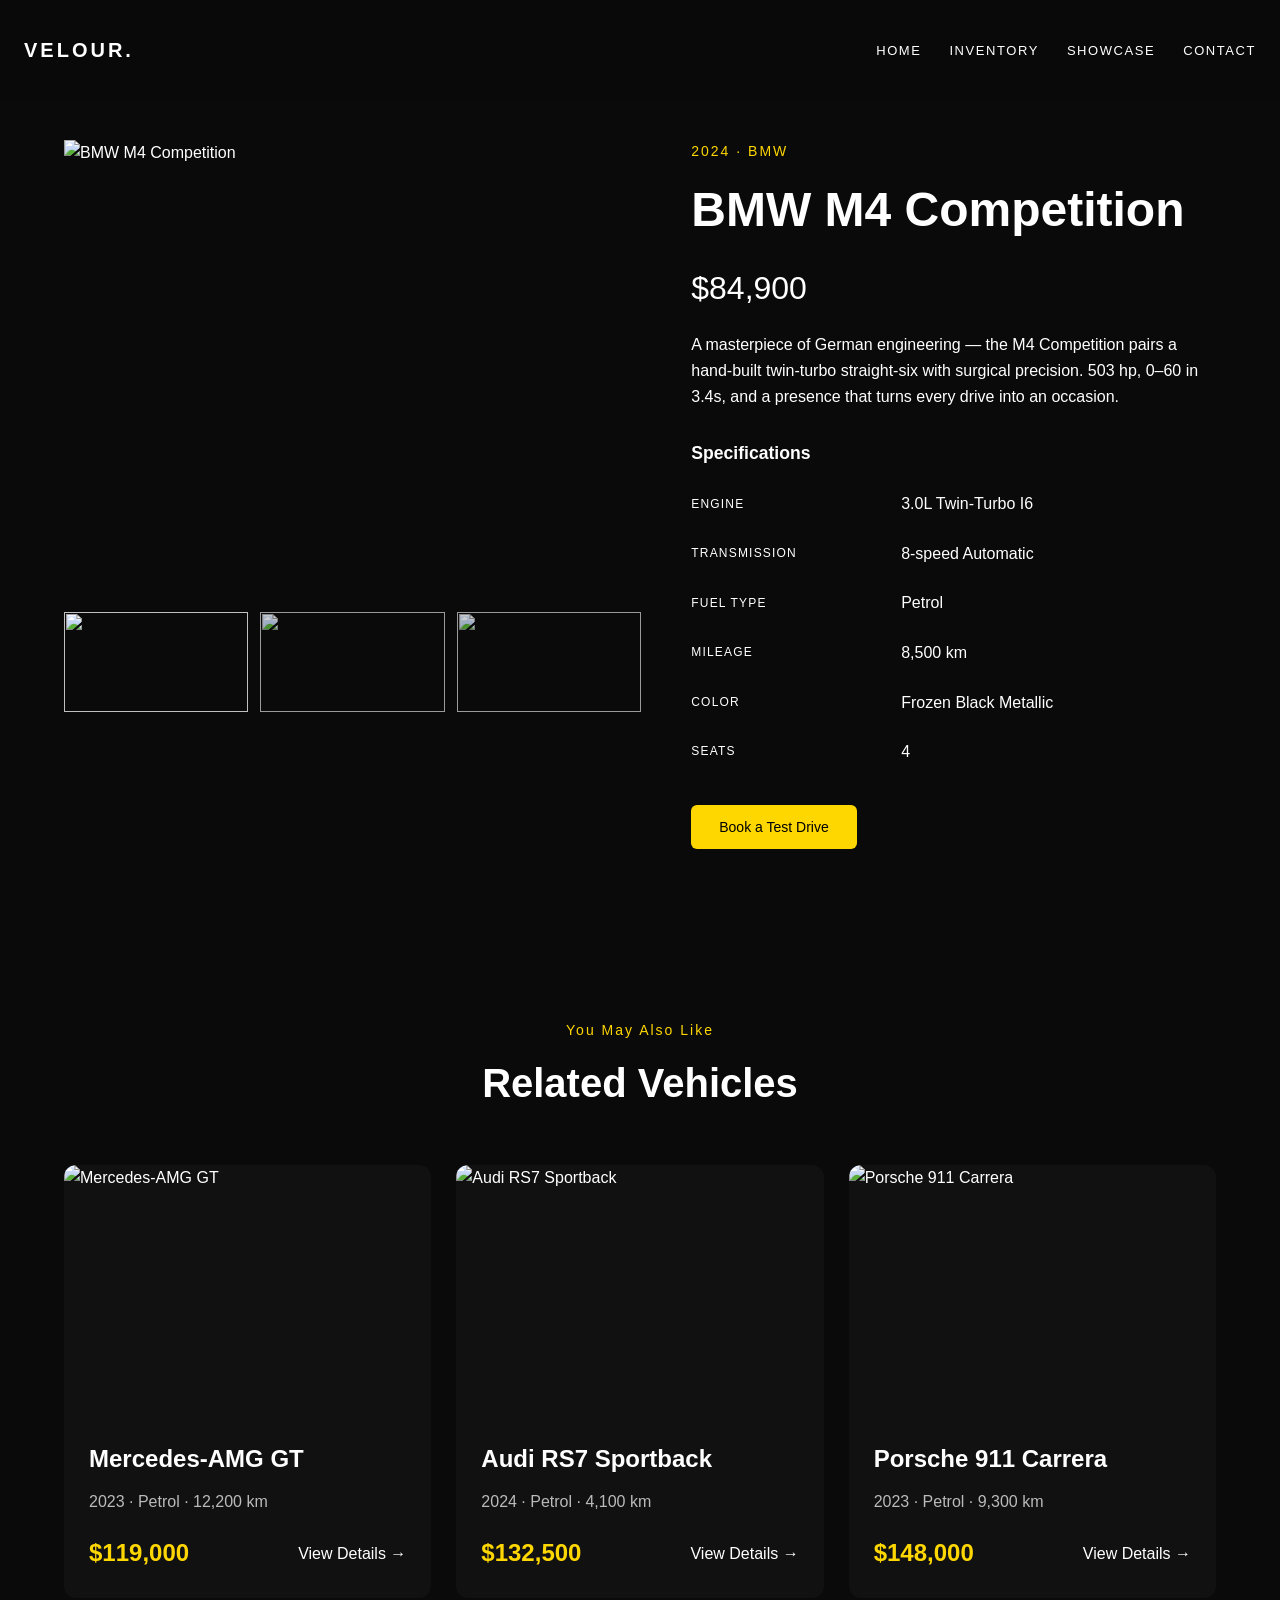
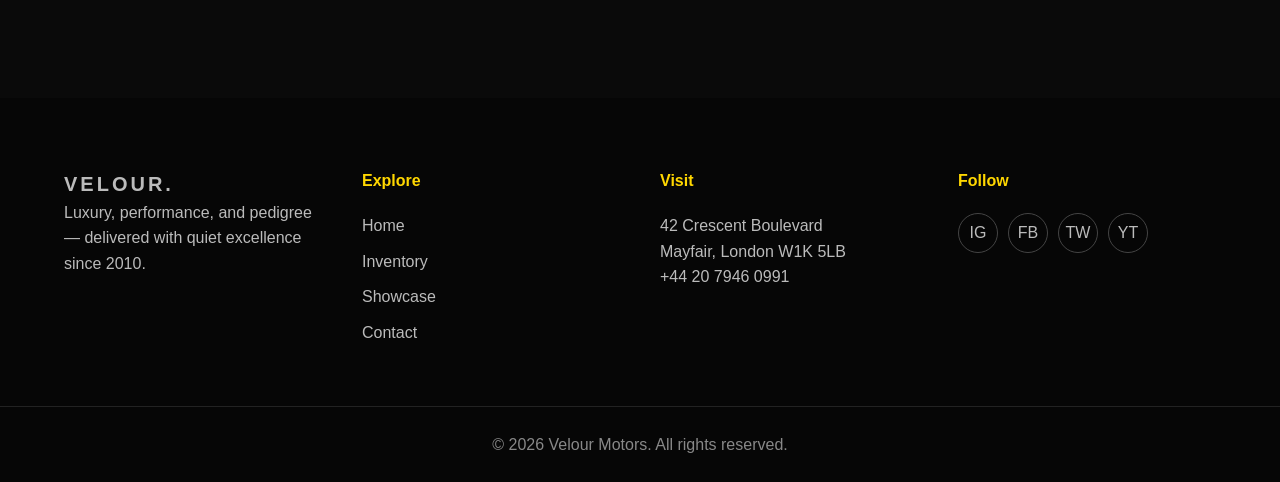
==== commit 1bf64131: "second commit" ====
--- a/car-detail.html
+++ b/car-detail.html
@@ -10,7 +10,7 @@
   <link rel="stylesheet" href="style.css" />
 </head>
 <body>
-  <div class="cursor-dot" id="cursorDot" aria-hidden="true"></div>
+  <div class="cursor-dot" id="" aria-hidden="true"></div>
 
   <!-- NAVBAR -->
   <header class="navbar" id="navbar">
--- a/style.css
+++ b/style.css
@@ -1,1079 +1,1169 @@
-/* =========================================================
-   VELOUR MOTORS — Shared Stylesheet
-   Dark luxury theme with gold accents.
-   ========================================================= */
-
-/* ---------- CSS Variables ---------- */
-:root {
-  --bg:           #0a0a0a;
-  --bg-elev:      #111111;
-  --bg-elev-2:    #161616;
-  --gold:         #c9a84c;
-  --gold-soft:    #d9bd6a;
-  --gold-dim:     #8a7233;
-  --white:        #ffffff;
-  --text:         #e8e6e1;
-  --muted:        #8a8a8a;
-  --border:       rgba(201, 168, 76, 0.18);
-  --border-soft:  rgba(255, 255, 255, 0.06);
-  --danger:       #ff4d4d;
-
-  --font-head:    'Playfair Display', serif;
-  --font-body:    'Raleway', sans-serif;
-
-  --maxw:         1240px;
-  --radius:       8px;
-  --radius-lg:    14px;
-
-  --ease:         cubic-bezier(.22, .61, .36, 1);
-  --t-fast:       .25s;
-  --t-mid:        .45s;
-  --t-slow:       .8s;
-}
-
-/* ---------- Reset ---------- */
-*, *::before, *::after { box-sizing: border-box; margin: 0; padding: 0; }
-html { scroll-behavior: smooth; }
-body {
-  font-family: var(--font-body);
-  background: var(--bg);
-  color: var(--text);
-  line-height: 1.6;
-  font-weight: 400;
-  overflow-x: hidden;
-  -webkit-font-smoothing: antialiased;
-  cursor: none;
-}
-@media (max-width: 900px) { body { cursor: auto; } }
-
-img { max-width: 100%; display: block; }
-a { color: inherit; text-decoration: none; transition: color var(--t-fast) var(--ease); }
-a:hover { color: var(--gold); }
-button { font-family: inherit; cursor: none; border: none; background: none; color: inherit; }
-@media (max-width: 900px) { button { cursor: pointer; } }
-
-h1, h2, h3, h4 { font-family: var(--font-head); font-weight: 700; color: var(--white); line-height: 1.15; }
-
-.container { max-width: var(--maxw); margin: 0 auto; padding: 0 32px; }
-@media (max-width: 640px) { .container { padding: 0 20px; } }
-
-/* ---------- Custom Cursor ---------- */
-.cursor-dot {
-  position: fixed;
-  top: 0; left: 0;
-  width: 10px; height: 10px;
-  background: var(--gold);
-  border-radius: 50%;
-  pointer-events: none;
-  z-index: 9999;
-  transform: translate(-50%, -50%);
-  transition: width .2s var(--ease), height .2s var(--ease), background .2s var(--ease);
-  box-shadow: 0 0 18px rgba(201, 168, 76, 0.6);
-  mix-blend-mode: difference;
-}
-.cursor-dot.grow { width: 26px; height: 26px; background: var(--gold-soft); }
-@media (max-width: 900px) { .cursor-dot { display: none; } }
-
-/* ---------- Buttons ---------- */
-.btn {
-  display: inline-block;
-  padding: 14px 28px;
-  font-family: var(--font-body);
-  font-weight: 600;
-  font-size: 14px;
-  letter-spacing: .12em;
-  text-transform: uppercase;
-  border: 1px solid transparent;
-  border-radius: var(--radius);
-  transition: all var(--t-fast) var(--ease);
-  position: relative;
-  overflow: hidden;
-}
-.btn-gold {
-  background: var(--gold);
-  color: #0a0a0a;
-  border-color: var(--gold);
-}
-.btn-gold:hover { background: var(--gold-soft); transform: translateY(-2px); color: #0a0a0a; box-shadow: 0 10px 30px rgba(201, 168, 76, 0.25); }
-.btn-ghost {
-  background: transparent;
-  color: var(--white);
-  border-color: rgba(255,255,255,0.25);
-}
-.btn-ghost:hover { border-color: var(--gold); color: var(--gold); transform: translateY(-2px); }
-.btn-lg { padding: 16px 36px; font-size: 14px; }
-
-.btn-link {
-  color: var(--gold);
-  font-weight: 600;
-  font-size: 13px;
-  letter-spacing: .1em;
-  text-transform: uppercase;
-  transition: letter-spacing var(--t-fast) var(--ease);
-}
-.btn-link:hover { letter-spacing: .18em; }
-
-/* ---------- Navbar ---------- */
+*{
+  margin:0;
+  padding:0;
+  box-sizing:border-box;
+}
+
+html{
+  scroll-behavior:smooth;
+}
+
+body{
+  background:#0a0a0a;
+  color:#fff;
+  font-family:Arial, sans-serif;
+  line-height:1.6;
+  overflow-x:hidden;
+}
+
+img{
+  width:100%;
+  display:block;
+}
+
+a{
+  text-decoration:none;
+  color:white;
+}
+
+.container{
+  width:90%;
+  max-width:1200px;
+  margin:auto;
+}
+
+/* ===== Navbar ===== */
+.navbar{
+  position:fixed;
+  top:0;
+  width:100%;
+  background:rgba(0,0,0,0.9);
+  padding:18px 0;
+  z-index:1000;
+}
+
+.nav-container{
+  display:flex;
+  justify-content:space-between;
+  align-items:center;
+}
+
+.logo{
+  font-size:24px;
+  font-weight:bold;
+  letter-spacing:3px;
+}
+
+.logo span{
+  color:gold;
+}
+
+.nav-links{
+  display:flex;
+  list-style:none;
+  gap:30px;
+}
+
+.nav-links a{
+  transition:0.3s;
+}
+
+.nav-links a:hover{
+  color:gold;
+}
+
+/* ---------- NAVBAR BASE ---------- */
+
 .navbar {
   position: fixed;
-  top: 0; left: 0; right: 0;
+  top: 0;
+  left: 0;
+  right: 0;
   z-index: 1000;
-  background: rgba(10, 10, 10, 0.65);
-  backdrop-filter: blur(14px);
-  -webkit-backdrop-filter: blur(14px);
+  background: rgba(10, 10, 10, 0.95);
   border-bottom: 1px solid var(--border-soft);
-  transition: padding var(--t-mid) var(--ease), background var(--t-mid) var(--ease), transform var(--t-mid) var(--ease);
-  padding: 22px 0;
-}
-.navbar.scrolled { padding: 12px 0; background: rgba(10, 10, 10, 0.92); }
-.navbar.hide { transform: translateY(-110%); }
+}
 
 .nav-container {
   max-width: var(--maxw);
   margin: 0 auto;
-  padding: 0 32px;
+  padding: 16px 24px;
   display: flex;
   align-items: center;
   justify-content: space-between;
 }
+
 .logo {
   font-family: var(--font-head);
-  font-weight: 900;
-  font-size: 22px;
-  letter-spacing: .25em;
+  font-size: 20px;
+  font-weight: 700;
   color: var(--white);
 }
-.logo span { color: var(--gold); }
-
-.nav-links { list-style: none; display: flex; gap: 38px; }
+
+.logo span {
+  color: var(--gold);
+}
+
+/* ---------- NAV LINKS (DESKTOP) ---------- */
+
+.nav-links {
+  display: flex;
+  gap: 28px;
+  list-style: none;
+}
+
 .nav-links a {
   font-size: 13px;
-  letter-spacing: .18em;
+  letter-spacing: 0.12em;
   text-transform: uppercase;
-  font-weight: 500;
   color: var(--text);
-  position: relative;
-  padding: 6px 0;
-}
-.nav-links a::after {
-  content: '';
-  position: absolute;
-  left: 0; bottom: 0;
-  width: 0; height: 1px;
-  background: var(--gold);
-  transition: width var(--t-mid) var(--ease);
-}
-.nav-links a:hover::after,
-.nav-links a.active::after { width: 100%; }
-.nav-links a.active { color: var(--gold); }
-
-.nav-toggle { display: none; flex-direction: column; gap: 5px; padding: 8px; }
+}
+
+.nav-links a:hover,
+.nav-links a.active {
+  color: var(--gold);
+}
+
+/* ---------- HAMBURGER BUTTON ---------- */
+
+.nav-toggle {
+  display: none;
+  flex-direction: column;
+  gap: 5px;
+  background: transparent;
+  border: none;
+  cursor: pointer;
+  padding: 8px;
+}
+
 .nav-toggle span {
-  width: 24px; height: 2px;
-  background: var(--white);
-  transition: transform var(--t-fast) var(--ease), opacity var(--t-fast) var(--ease);
-}
-.nav-toggle.open span:nth-child(1) { transform: translateY(7px) rotate(45deg); }
-.nav-toggle.open span:nth-child(2) { opacity: 0; }
-.nav-toggle.open span:nth-child(3) { transform: translateY(-7px) rotate(-45deg); }
+  width: 26px;
+  height: 2px;
+  background-color: #ffffff; /* FIXED: force visible white */
+  display: block;
+  border-radius: 2px;
+}
+/* ---------- MOBILE VIEW ---------- */
 
 @media (max-width: 820px) {
-  .nav-toggle { display: flex; }
+
+  .nav-toggle {
+    display: flex;
+  }
+
   .nav-links {
     position: absolute;
-    top: 100%; left: 0; right: 0;
+    top: 100%;
+    left: 0;
+    right: 0;
+
     flex-direction: column;
+    gap: 18px;
+
     background: rgba(10, 10, 10, 0.98);
-    padding: 24px 32px 32px;
-    gap: 20px;
     border-bottom: 1px solid var(--border-soft);
-    transform: translateY(-12px);
-    opacity: 0;
-    pointer-events: none;
-    transition: transform var(--t-mid) var(--ease), opacity var(--t-mid) var(--ease);
-  }
-  .nav-links.open { transform: translateY(0); opacity: 1; pointer-events: auto; }
-}
-
-/* ---------- Hero ---------- */
-.hero {
-  position: relative;
-  min-height: 100vh;
-  display: flex;
-  align-items: center;
-  justify-content: center;
-  text-align: center;
-  overflow: hidden;
-  padding: 120px 24px 80px;
-}
-.hero-bg {
-  position: absolute;
-  inset: 0;
-  background:
-    radial-gradient(ellipse at 30% 20%, rgba(201, 168, 76, 0.18), transparent 55%),
-    radial-gradient(ellipse at 80% 70%, rgba(201, 168, 76, 0.08), transparent 60%),
-    linear-gradient(135deg, #0a0a0a 0%, #141414 50%, #0a0a0a 100%);
-  z-index: -1;
-  animation: heroBgShift 18s ease-in-out infinite alternate;
-}
-@keyframes heroBgShift {
-  0%   { filter: hue-rotate(0deg); }
-  100% { filter: hue-rotate(8deg); }
-}
-
-.hero-eyebrow {
-  font-size: 13px;
-  letter-spacing: .35em;
-  text-transform: uppercase;
-  color: var(--gold);
-  margin-bottom: 22px;
-}
-.hero-title {
-  font-size: clamp(2.8rem, 8vw, 6.2rem);
-  font-weight: 900;
-  line-height: 1.02;
-  letter-spacing: -.02em;
-  margin-bottom: 26px;
-}
-.hero-title .word {
-  display: inline-block;
-  opacity: 0;
-  transform: translateY(40px);
-  animation: wordIn .9s var(--ease) forwards;
-}
-.hero-title .word:nth-child(1) { animation-delay: .2s; }
-.hero-title .word:nth-child(2) { animation-delay: .4s; }
-.hero-title .word:nth-child(3) { animation-delay: .6s; }
-@keyframes wordIn { to { opacity: 1; transform: translateY(0); } }
-
-.gold-text {
-  background: linear-gradient(135deg, var(--gold) 0%, var(--gold-soft) 50%, var(--gold) 100%);
-  background-size: 200% auto;
-  -webkit-background-clip: text;
-  background-clip: text;
-  color: transparent;
-  animation: wordIn .9s var(--ease) forwards, shimmer 4s linear infinite 1s;
-  font-style: italic;
-}
-@keyframes shimmer {
-  0%   { background-position: 0% center; }
-  100% { background-position: 200% center; }
-}
-
-.hero-sub {
-  font-size: clamp(1rem, 1.6vw, 1.15rem);
-  color: var(--muted);
-  max-width: 620px;
-  margin: 0 auto 38px;
-  font-weight: 300;
-}
-.hero-cta { display: flex; gap: 16px; justify-content: center; flex-wrap: wrap; }
+
+    padding: 20px 24px;
+
+    display: none; /* hidden by default */
+  }
+
+  .nav-links.open {
+    display: flex;
+  }
+
+  .nav-links li {
+    padding: 8px 0;
+  }
+}
+
+/* ===== Hero ===== */
+.hero{
+  min-height:100vh;
+  display:flex;
+  justify-content:center;
+  align-items:center;
+  text-align:center;
+  padding:120px 20px;
+  background:linear-gradient(to right,#0a0a0a,#161616);
+}
+
+.hero-title{
+  font-size:70px;
+  margin-bottom:20px;
+}
+
+.gold-text{
+  color:gold;
+}
+
+.hero-sub{
+  max-width:600px;
+  margin:auto;
+  color:#ccc;
+  margin-bottom:30px;
+}
 
 /* Hero quick stats row */
-.hero-quick {
-  list-style: none;
-  display: flex;
-  justify-content: center;
-  gap: 48px;
-  margin-top: 56px;
-  padding-top: 32px;
-  border-top: 1px solid var(--border-soft);
-  max-width: 720px;
-  margin-left: auto;
-  margin-right: auto;
+ .hero-quick { 
+  list-style: none; 
+  display: flex; 
+  justify-content: center; 
+  gap: 48px; 
+  margin-top: 56px; 
+  padding-top: 32px; 
+  border-top: 1px solid var(--border-soft); 
+  max-width: 720px; 
+  margin-left: auto; 
+  margin-right: auto; 
   flex-wrap: wrap;
-}
-.hero-quick li {
-  font-size: 13px;
-  color: var(--muted);
-  letter-spacing: .12em;
-  text-transform: uppercase;
-}
-.hero-quick strong {
-  display: block;
-  color: var(--gold);
-  font-weight: 600;
-  font-size: 11px;
-  letter-spacing: .25em;
-  margin-bottom: 6px;
-}
-
-.hero-scroll {
-  position: absolute;
-  bottom: 36px;
-  left: 50%;
-  transform: translateX(-50%);
-  text-align: center;
-  color: var(--muted);
-}
-.hero-scroll span {
-  display: block;
-  width: 1px;
-  height: 50px;
-  background: linear-gradient(to bottom, transparent, var(--gold));
-  margin: 0 auto 8px;
-  animation: scrollLine 2s ease-in-out infinite;
-}
-@keyframes scrollLine {
-  0%, 100% { transform: scaleY(0.4); transform-origin: top; }
-  50%      { transform: scaleY(1);   transform-origin: top; }
-}
-.hero-scroll p {
-  font-size: 11px;
-  letter-spacing: .3em;
-  text-transform: uppercase;
-}
-
-/* ---------- Section Header ---------- */
-.section-header { text-align: center; margin-bottom: 60px; }
-.eyebrow {
-  font-size: 12px;
-  letter-spacing: .35em;
-  text-transform: uppercase;
-  color: var(--gold);
-  margin-bottom: 14px;
-}
-.section-header h2 {
-  font-size: clamp(2rem, 4vw, 3rem);
-  letter-spacing: -.01em;
-}
-
-/* ---------- Reveal Animations ---------- */
-.reveal {
-  opacity: 0;
-  transform: translateY(36px);
-  transition: opacity .9s var(--ease), transform .9s var(--ease);
-}
-.reveal.visible { opacity: 1; transform: translateY(0); }
-
-/* ---------- Counters ---------- */
-.counters {
-  padding: 100px 0;
-  background: var(--bg-elev);
-  border-top: 1px solid var(--border-soft);
-  border-bottom: 1px solid var(--border-soft);
-}
-.counters-grid {
-  display: grid;
-  grid-template-columns: repeat(3, 1fr);
-  gap: 32px;
-  text-align: center;
-}
-.counter-card { padding: 20px; }
-.counter-num {
-  font-family: var(--font-head);
-  font-size: clamp(3rem, 6vw, 5rem);
-  color: var(--gold);
-  font-weight: 700;
-  line-height: 1;
-  margin-bottom: 12px;
-}
-.counter-card p {
-  font-size: 13px;
-  letter-spacing: .25em;
-  text-transform: uppercase;
-  color: var(--muted);
-}
-@media (max-width: 720px) { .counters-grid { grid-template-columns: 1fr; gap: 50px; } }
-
-/* ---------- Featured / Card Grid ---------- */
-.featured, .inventory { padding: 110px 0; }
-
-.card-grid {
-  display: grid;
-  grid-template-columns: repeat(3, 1fr);
-  gap: 28px;
-}
-@media (max-width: 980px) { .card-grid { grid-template-columns: repeat(2, 1fr); } }
-@media (max-width: 640px) { .card-grid { grid-template-columns: 1fr; } }
-
-.car-card {
-  background: var(--bg-elev);
-  border: 1px solid var(--border-soft);
-  border-radius: var(--radius-lg);
-  overflow: hidden;
-  transition: transform var(--t-mid) var(--ease), border-color var(--t-mid) var(--ease), box-shadow var(--t-mid) var(--ease);
-}
-.car-card:hover {
-  transform: translateY(-10px);
-  border-color: var(--gold);
-  box-shadow: 0 24px 50px rgba(0, 0, 0, 0.5), 0 0 0 1px rgba(201, 168, 76, 0.3);
-}
-
-/* Car image wrapper + real <img> */
-.car-img {
-  width: 100%;
-  overflow: hidden;
-  position: relative;
-}
-.car-img img {
-  width: 100%;
-  height: 250px;
-  object-fit: cover;
-  border-radius: 4px;
-  transition: transform var(--t-slow) var(--ease);
-  display: block;
-}
-.car-card:hover .car-img img { transform: scale(1.08); }
-.car-img::after {
-  content: '';
-  position: absolute; inset: 0;
-  background: linear-gradient(to top, rgba(0,0,0,0.35), transparent 50%);
-  pointer-events: none;
-}
-
-/* Cars-page slightly shorter image */
-.inventory .car-img img { height: 220px; }
-
-.car-body { padding: 24px 26px 28px; }
-.car-body h3 {
-  font-size: 1.35rem;
-  margin-bottom: 8px;
-  letter-spacing: -.005em;
-}
-.car-meta {
-  color: var(--muted);
-  font-size: 13px;
-  letter-spacing: .12em;
-  text-transform: uppercase;
-  margin-bottom: 22px;
-}
-.car-foot {
-  display: flex;
-  align-items: center;
-  justify-content: space-between;
-  padding-top: 18px;
-  border-top: 1px solid var(--border-soft);
-}
-.price {
-  font-family: var(--font-head);
-  font-size: 1.4rem;
-  color: var(--gold);
-  font-weight: 700;
-}
-
-/* ---------- Brand Marquee ---------- */
-.marquee-section {
-  background: #060606;
-  border-top: 1px solid var(--border-soft);
-  border-bottom: 1px solid var(--border-soft);
-  padding: 36px 0;
-  overflow: hidden;
-}
-.marquee {
-  overflow: hidden;
-  width: 100%;
-  -webkit-mask-image: linear-gradient(to right, transparent, black 8%, black 92%, transparent);
-          mask-image: linear-gradient(to right, transparent, black 8%, black 92%, transparent);
-}
-.marquee-track {
-  display: inline-flex;
-  align-items: center;
-  white-space: nowrap;
-  gap: 38px;
-  animation: marquee 38s linear infinite;
-  padding-right: 38px;
-}
-.marquee-track span {
-  font-family: var(--font-head);
-  font-weight: 700;
-  font-size: clamp(1.2rem, 2vw, 1.8rem);
-  letter-spacing: .25em;
-  color: var(--gold);
-  text-transform: uppercase;
-}
-.marquee-track span.sep { color: var(--gold-dim); }
-@keyframes marquee {
-  from { transform: translateX(0); }
-  to   { transform: translateX(-50%); }
-}
-
-/* ---------- Highlight Banner (image + atmospheric text) ---------- */
-.highlight-banner {
-  position: relative;
-  padding: 140px 24px;
-  text-align: center;
-  overflow: hidden;
-  isolation: isolate;
-}
-.highlight-bg {
-  position: absolute;
-  inset: 0;
-  z-index: -2;
-}
-.highlight-bg img {
-  width: 100%;
-  height: 100%;
-  object-fit: cover;
-  transform: scale(1.06);
-  filter: grayscale(.2) contrast(1.05);
-}
-.highlight-overlay {
-  position: absolute;
-  inset: 0;
-  z-index: -1;
-  background:
-    linear-gradient(135deg, rgba(10,10,10,0.85), rgba(10,10,10,0.65) 50%, rgba(10,10,10,0.9)),
-    radial-gradient(ellipse at center, rgba(201,168,76,0.12), transparent 70%);
-}
-.highlight-content h2 {
-  font-size: clamp(1.8rem, 4vw, 3.2rem);
-  font-weight: 700;
-  line-height: 1.25;
-  margin-bottom: 18px;
-  max-width: 900px;
-  margin-left: auto;
-  margin-right: auto;
-}
-.highlight-content h2 em {
-  color: var(--gold);
-  font-style: italic;
-}
-.highlight-content p {
-  color: var(--muted);
-  max-width: 620px;
-  margin: 0 auto;
-  font-size: 1.05rem;
-}
-
-/* ---------- How It Works ---------- */
-.how-it-works {
-  padding: 110px 0;
-  background: var(--bg);
-}
-.steps-grid {
-  display: grid;
-  grid-template-columns: repeat(3, 1fr);
-  gap: 50px;
-}
-@media (max-width: 820px) { .steps-grid { grid-template-columns: 1fr; gap: 40px; } }
-
-.step {
-  text-align: left;
-  padding-left: 0;
-}
-.step-num {
-  display: block;
-  font-family: var(--font-head);
-  font-size: 3rem;
-  font-weight: 800;
-  color: var(--gold);
-  line-height: 1;
-  margin-bottom: 18px;
-}
-.step h3 {
-  font-size: 1.35rem;
-  margin-bottom: 12px;
-}
-.step p {
-  color: var(--muted);
-  font-size: .98rem;
-}
-
-/* ---------- Testimonials ---------- */
-.testimonials {
-  padding: 110px 0;
-  background: var(--bg-elev);
-  border-top: 1px solid var(--border-soft);
-  border-bottom: 1px solid var(--border-soft);
-}
-.testimonial-grid {
-  display: grid;
-  grid-template-columns: repeat(3, 1fr);
-  gap: 24px;
-}
-@media (max-width: 900px) { .testimonial-grid { grid-template-columns: 1fr; } }
-
-.testimonial {
-  background: #111;
-  border: 1px solid var(--border);
-  border-radius: var(--radius-lg);
-  padding: 36px 30px;
-  transition: transform var(--t-mid) var(--ease), border-color var(--t-mid) var(--ease);
-}
-.testimonial:hover {
-  transform: translateY(-6px);
-  border-color: var(--gold);
-}
-.stars {
-  color: var(--gold);
-  letter-spacing: .15em;
-  margin-bottom: 18px;
-  font-size: 1.05rem;
-}
-.quote {
-  font-family: var(--font-head);
-  font-style: italic;
-  font-size: 1.1rem;
-  line-height: 1.55;
-  color: var(--text);
-  margin-bottom: 22px;
-}
-.author {
-  font-size: 12px;
-  letter-spacing: .25em;
-  text-transform: uppercase;
-  color: var(--gold);
-  font-weight: 600;
-}
-
-/* ---------- Why Choose Us ---------- */
-.why {
-  padding: 110px 0;
-  background: var(--bg);
-}
-.why-grid {
-  display: grid;
-  grid-template-columns: repeat(4, 1fr);
-  gap: 24px;
-}
-@media (max-width: 980px) { .why-grid { grid-template-columns: repeat(2, 1fr); } }
-@media (max-width: 540px) { .why-grid { grid-template-columns: 1fr; } }
-
-.why-card {
-  text-align: center;
-  padding: 40px 28px;
-  background: var(--bg-elev);
-  border: 1px solid var(--border-soft);
-  border-radius: var(--radius-lg);
-  transition: transform var(--t-mid) var(--ease), border-color var(--t-mid) var(--ease);
-}
-.why-card:hover { transform: translateY(-8px); border-color: var(--gold); }
-.why-icon {
-  width: 64px; height: 64px;
-  margin: 0 auto 20px;
-  display: grid;
-  place-items: center;
-  font-size: 26px;
-  color: var(--gold);
-  border: 1px solid var(--gold);
-  border-radius: 50%;
-  transition: background var(--t-mid) var(--ease), color var(--t-mid) var(--ease);
-}
-.why-card:hover .why-icon { background: var(--gold); color: #0a0a0a; }
-.why-card h3 { font-size: 1.2rem; margin-bottom: 12px; }
-.why-card p { color: var(--muted); font-size: .96rem; }
-
-/* ---------- CTA Banner ---------- */
-.cta-banner {
-  padding: 100px 24px;
-  text-align: center;
-  background: linear-gradient(135deg, #1a1400, #2d2000);
-  border-top: 1px solid #c9a84c;
-  border-bottom: 1px solid #c9a84c;
-}
-.cta-content h2 {
-  font-size: clamp(2rem, 4.5vw, 3.2rem);
-  margin-bottom: 32px;
-  font-weight: 700;
-}
-.cta-content h2 em {
-  color: var(--gold);
-  font-style: italic;
-}
-
-/* ---------- Footer ---------- */
-.footer {
-  background: #060606;
-  padding: 80px 0 0;
-  border-top: 1px solid var(--border-soft);
-}
-.footer-grid {
-  display: grid;
-  grid-template-columns: 1.5fr 1fr 1fr 1fr;
-  gap: 40px;
-  padding-bottom: 60px;
-}
-@media (max-width: 820px) { .footer-grid { grid-template-columns: 1fr 1fr; } }
-@media (max-width: 480px) { .footer-grid { grid-template-columns: 1fr; } }
-
-.footer-col h4 {
-  font-family: var(--font-body);
-  font-size: 12px;
-  letter-spacing: .3em;
-  text-transform: uppercase;
-  color: var(--gold);
-  margin-bottom: 20px;
-  font-weight: 600;
-}
-.footer-col p { color: var(--muted); margin-bottom: 12px; font-size: .95rem; }
-.footer-col ul { list-style: none; }
-.footer-col ul li { margin-bottom: 12px; }
-.footer-col ul a { font-size: .95rem; color: var(--text); }
-
-.socials { display: flex; gap: 12px; }
-.socials a {
-  width: 40px; height: 40px;
-  display: grid; place-items: center;
-  border: 1px solid var(--border-soft);
-  border-radius: 50%;
-  font-size: 11px;
-  letter-spacing: .12em;
-  font-weight: 600;
-  transition: all var(--t-fast) var(--ease);
-}
-.socials a:hover { border-color: var(--gold); color: var(--gold); transform: translateY(-3px); }
-
-.footer-bottom {
-  text-align: center;
-  padding: 28px 24px;
-  border-top: 1px solid var(--border-soft);
-  color: var(--muted);
-  font-size: .85rem;
-  letter-spacing: .12em;
-}
-
-/* ---------- Page Header (cars, contact) ---------- */
-.page-head {
-  padding: 200px 0 80px;
-  text-align: center;
-  background:
-    radial-gradient(ellipse at 50% 0%, rgba(201, 168, 76, 0.18), transparent 60%),
-    var(--bg);
-  border-bottom: 1px solid var(--border-soft);
-}
-.page-head h1 {
-  font-size: clamp(2.5rem, 6vw, 4.5rem);
-  margin-bottom: 18px;
-}
-.page-sub {
-  color: var(--muted);
-  max-width: 600px;
-  margin: 0 auto;
-  font-size: 1.05rem;
-}
-
-/* ---------- Filters ---------- */
-.filters { padding: 50px 0 20px; }
+} 
+
+.hero-quick li { 
+  font-size: 13px; 
+  color: var(--muted); 
+  letter-spacing: .12em; 
+  text-transform: uppercase; } 
+  
+  .hero-quick strong { display: block; 
+    color: var(--gold); 
+    font-weight: 600; 
+    font-size: 11px; 
+    letter-spacing: .25em; 
+    margin-bottom: 6px; 
+  }
+
+.hero-cta{
+  display:flex;
+  justify-content:center;
+  gap:15px;
+  flex-wrap:wrap;
+}
+
+/* ===== Buttons ===== */
+.btn{
+  padding:14px 28px;
+  border:none;
+  border-radius:6px;
+  cursor:pointer;
+  font-size:14px;
+  transition:0.3s;
+}
+
+.btn-gold{
+  background:gold;
+  color:black;
+}
+
+.btn-gold:hover{
+  opacity:0.9;
+  transform:translateY(-3px);
+}
+
+.btn-ghost{
+  background:transparent;
+  border:1px solid white;
+  color:white;
+}
+
+.btn-ghost:hover{
+  border-color:gold;
+  color:gold;
+}
+
+/* ===== Section Header ===== */
+.section-header{
+  text-align:center;
+  margin-bottom:50px;
+}
+
+.eyebrow{
+  color:gold;
+  font-size:14px;
+  margin-bottom:10px;
+  letter-spacing:2px;
+}
+
+.section-header h2{
+  font-size:40px;
+}
+
+/* ===== Counters ===== */
+.counters{
+  padding:100px 0;
+  background:#111;
+}
+
+.counters-grid{
+  display:grid;
+  grid-template-columns:repeat(3,1fr);
+  gap:30px;
+  text-align:center;
+}
+
+.counter-num{
+  font-size:60px;
+  color:gold;
+  margin-bottom:10px;
+}
+
+/* ===== Cards ===== */
+.featured,
+.inventory,
+.why,
+.testimonials,
+.how-it-works{
+  padding:100px 0;
+}
+
+.card-grid{
+  display:grid;
+  grid-template-columns:repeat(3,1fr);
+  gap:25px;
+}
+
+.car-card{
+  background:#111;
+  border-radius:12px;
+  overflow:hidden;
+  transition:0.3s;
+}
+
+.car-card:hover{
+  transform:translateY(-8px);
+}
+
+.car-img img{
+  height:250px;
+  object-fit:cover;
+}
+
+.car-body{
+  padding:25px;
+}
+
+.car-body h3{
+  margin-bottom:10px;
+  font-size:24px;
+}
+
+.car-meta{
+  color:#bbb;
+  margin-bottom:20px;
+}
+
+.car-foot{
+  display:flex;
+  justify-content:space-between;
+  align-items:center;
+}
+
+.price{
+  color:gold;
+  font-size:24px;
+  font-weight:bold;
+}
+
+/* ===== Marquee ===== */
+.marquee-section{
+  background:#060606;
+  padding:30px 0;
+  overflow:hidden;
+}
+
+.marquee-track{
+  display:flex;
+  gap:40px;
+  animation:marquee 20s linear infinite;
+}
+
+.marquee-track span{
+  color:gold;
+  font-size:24px;
+  white-space:nowrap;
+}
+
+@keyframes marquee{
+  from{
+    transform:translateX(0);
+  }
+  to{
+    transform:translateX(-50%);
+  }
+}
+
+/* ===== Highlight Banner ===== */
+.highlight-banner{
+  position:relative;
+  text-align:center;
+  padding:120px 20px;
+}
+
+.highlight-bg img{
+  position:absolute;
+  inset:0;
+  width:100%;
+  height:100%;
+  object-fit:cover;
+  z-index:-2;
+}
+
+.highlight-overlay{
+  position:absolute;
+  inset:0;
+  background:rgba(0,0,0,0.7);
+  z-index:-1;
+}
+
+.highlight-content h2{
+  font-size:50px;
+  margin-bottom:20px;
+}
+
+.highlight-content p{
+  max-width:700px;
+  margin:auto;
+  color:#ccc;
+}
+
+/* ===== Steps ===== */
+.steps-grid{
+  display:grid;
+  grid-template-columns:repeat(3,1fr);
+  gap:40px;
+}
+
+.step-num{
+  font-size:50px;
+  color:gold;
+  margin-bottom:15px;
+}
+
+/* ===== Testimonials ===== */
+.testimonial-grid{
+  display:grid;
+  grid-template-columns:repeat(3,1fr);
+  gap:25px;
+}
+
+.testimonial{
+  background:#111;
+  padding:30px;
+  border-radius:10px;
+}
+
+.stars{
+  color:gold;
+  margin-bottom:15px;
+}
+
+.quote{
+  margin-bottom:20px;
+  color:#ddd;
+}
+
+.author{
+  color:gold;
+  font-size:14px;
+}
+
+/* ===== Why Choose Us ===== */
+.why-grid{
+  display:grid;
+  grid-template-columns:repeat(4,1fr);
+  gap:25px;
+}
+
+.why-card{
+  background:#111;
+  padding:30px;
+  text-align:center;
+  border-radius:12px;
+  transition:0.3s;
+}
+
+.why-card:hover{
+  transform:translateY(-5px);
+}
+
+.why-icon{
+  width:60px;
+  height:60px;
+  border:1px solid gold;
+  border-radius:50%;
+  display:flex;
+  justify-content:center;
+  align-items:center;
+  margin:auto;
+  margin-bottom:20px;
+  color:gold;
+}
+
+/* ===== CTA ===== */
+.cta-banner{
+  background:#1a1400;
+  text-align:center;
+  padding:100px 20px;
+}
+
+.cta-content h2{
+  font-size:45px;
+  margin-bottom:30px;
+}
+
+/* ===== Footer ===== */
+.footer{
+  background:#060606;
+  padding-top:70px;
+}
+
+.footer-grid{
+  display:grid;
+  grid-template-columns:repeat(4,1fr);
+  gap:40px;
+  padding-bottom:50px;
+}
+
+.footer-col h4{
+  color:gold;
+  margin-bottom:20px;
+}
+
+.footer-col p,
+.footer-col a{
+  color:#bbb;
+}
+
+.footer-col ul{
+  list-style:none;
+}
+
+.footer-col li{
+  margin-bottom:10px;
+}
+
+.socials{
+  display:flex;
+  gap:10px;
+}
+
+.socials a{
+  width:40px;
+  height:40px;
+  border:1px solid #444;
+  border-radius:50%;
+  display:flex;
+  justify-content:center;
+  align-items:center;
+}
+
+.footer-bottom{
+  border-top:1px solid #222;
+  text-align:center;
+  padding:25px;
+  color:#888;
+}
+
+/* ============ FILTERS SECTION ============ */
+
+.filters {
+  padding: 60px 0 30px;
+}
+
 .filter-bar {
   display: grid;
   grid-template-columns: repeat(3, 1fr) auto;
-  gap: 18px;
+  gap: 20px;
   align-items: end;
+
   padding: 28px;
-  background: var(--bg-elev);
-  border: 1px solid var(--border-soft);
-  border-radius: var(--radius-lg);
-}
-@media (max-width: 820px) {
-  .filter-bar { grid-template-columns: 1fr 1fr; }
-  .filter-bar .btn { grid-column: 1 / -1; }
-}
+  background: #111111;
+  border: 1px solid rgba(255,255,255,0.08);
+  border-radius: 14px;
+}
+
+.filter-field {
+  display: flex;
+  flex-direction: column;
+  gap: 10px;
+}
+
+.filter-field label {
+  font-size: 12px;
+  font-weight: 600;
+  letter-spacing: 0.18em;
+  text-transform: uppercase;
+  color: #c9a84c;
+}
+
+.filter-field select {
+  width: 100%;
+  padding: 14px 16px;
+
+  background: #0a0a0a;
+  color: #e8e6e1;
+
+  border: 1px solid rgba(255,255,255,0.08);
+  border-radius: 8px;
+
+  font-size: 15px;
+  font-family: inherit;
+
+  outline: none;
+  transition: border-color 0.25s ease,
+              background 0.25s ease;
+}
+
+.filter-field select:focus {
+  border-color: #c9a84c;
+  background: #151515;
+}
+
+.filter-field select:hover {
+  border-color: rgba(201,168,76,0.4);
+}
+
+/* Custom Arrow */
+.filter-field select {
+  appearance: none;
+  -webkit-appearance: none;
+  -moz-appearance: none;
+
+  background-image:
+    linear-gradient(45deg, transparent 50%, #c9a84c 50%),
+    linear-gradient(135deg, #c9a84c 50%, transparent 50%);
+    
+  background-position:
+    calc(100% - 18px) 50%,
+    calc(100% - 12px) 50%;
+
+  background-size: 6px 6px;
+  background-repeat: no-repeat;
+}
+
+/* Button */
+.filter-bar .btn {
+  height: 52px;
+  white-space: nowrap;
+}
+
+/* Results Text */
+.results-count {
+  margin-top: 22px;
+
+  color: #8a8a8a;
+  font-size: 13px;
+  letter-spacing: 0.12em;
+  text-transform: uppercase;
+}
+
+/* ============ PAGE HEADER ============ */
+
+.page-head {
+  padding: 180px 0 90px;
+  text-align: center;
+
+  background:
+    radial-gradient(circle at top, rgba(201,168,76,0.18), transparent 55%),
+    linear-gradient(to bottom, #0a0a0a, #111111);
+
+  border-bottom: 1px solid rgba(255,255,255,0.08);
+}
+
+.page-head .container {
+  max-width: 900px;
+  margin: 0 auto;
+}
+
+/* Small Top Text */
+.page-head .eyebrow {
+  margin-bottom: 18px;
+
+  color: #c9a84c;
+
+  font-size: 12px;
+  font-weight: 600;
+  letter-spacing: 0.35em;
+  text-transform: uppercase;
+}
+
+/* Main Heading */
+.page-head h1 {
+  font-size: clamp(3rem, 7vw, 5.5rem);
+  line-height: 1.05;
+  font-weight: 800;
+
+  color: #ffffff;
+
+  margin-bottom: 22px;
+}
+
+/* Subtitle */
+.page-sub {
+  max-width: 650px;
+  margin: 0 auto;
+
+  color: #8a8a8a;
+
+  font-size: 1.05rem;
+  line-height: 1.8;
+  font-weight: 400;
+}
+
+/* Responsive */
+@media (max-width: 768px) {
+  .page-head {
+    padding: 150px 0 70px;
+  }
+
+  .page-sub {
+    font-size: 0.98rem;
+    line-height: 1.7;
+  }
+}
+
 @media (max-width: 480px) {
-  .filter-bar { grid-template-columns: 1fr; }
-}
-
-.filter-field { display: flex; flex-direction: column; gap: 8px; }
-.filter-field label {
-  font-size: 11px;
-  letter-spacing: .25em;
-  text-transform: uppercase;
-  color: var(--gold);
-  font-weight: 600;
-}
-.filter-field select {
-  padding: 12px 14px;
+  .page-head {
+    padding: 130px 0 60px;
+  }
+
+  .page-head .eyebrow {
+    letter-spacing: 0.25em;
+    font-size: 11px;
+  }
+
+  .page-sub {
+    font-size: 0.92rem;
+  }
+}
+/* Responsive */
+@media (max-width: 900px) {
+  .filter-bar {
+    grid-template-columns: 1fr 1fr;
+  }
+
+  .filter-bar .btn {
+    grid-column: 1 / -1;
+    width: 100%;
+  }
+}
+
+@media (max-width: 600px) {
+  .filters {
+    padding: 40px 0 20px;
+  }
+
+  .filter-bar {
+    grid-template-columns: 1fr;
+    padding: 22px;
+  }
+
+  .filter-field select {
+    padding: 13px 14px;
+  }
+}
+
+/* ===== Responsive ===== */
+@media(max-width:900px){
+
+  .card-grid,
+  .testimonial-grid,
+  .why-grid,
+  .steps-grid,
+  .footer-grid,
+  .counters-grid{
+    grid-template-columns:1fr 1fr;
+  }
+
+  .hero-title{
+    font-size:50px;
+  }
+}
+/* ---------- DETAIL HERO (Clean / No Animations) ---------- */
+
+.detail-hero {
+  padding: 140px 0 70px;
   background: var(--bg);
-  border: 1px solid var(--border-soft);
-  border-radius: var(--radius);
-  color: var(--text);
-  font-family: var(--font-body);
-  font-size: .95rem;
-  cursor: none;
-  transition: border-color var(--t-fast) var(--ease);
-  appearance: none;
-  background-image: linear-gradient(45deg, transparent 50%, var(--gold) 50%),
-                    linear-gradient(135deg, var(--gold) 50%, transparent 50%);
-  background-position: calc(100% - 18px) 50%, calc(100% - 13px) 50%;
-  background-size: 5px 5px;
-  background-repeat: no-repeat;
-}
-.filter-field select:focus { outline: none; border-color: var(--gold); }
-
-.results-count {
-  margin-top: 24px;
-  font-size: 13px;
-  color: var(--muted);
-  letter-spacing: .12em;
-  text-transform: uppercase;
-}
-
-.empty-state {
-  text-align: center;
-  padding: 60px 24px;
-  color: var(--muted);
-  border: 1px dashed var(--border-soft);
-  border-radius: var(--radius-lg);
-  margin-top: 32px;
-}
-
-/* ---------- Car Detail ---------- */
-.detail-hero {
-  padding: 160px 0 80px;
-  background: var(--bg);
-}
+}
+
 .detail-grid {
   display: grid;
   grid-template-columns: 1.1fr 1fr;
-  gap: 60px;
+  gap: 50px;
   align-items: start;
 }
-@media (max-width: 900px) { .detail-grid { grid-template-columns: 1fr; gap: 40px; } }
-
+
+@media (max-width: 900px) {
+  .detail-grid {
+    grid-template-columns: 1fr;
+    gap: 30px;
+  }
+}
+
+/* Main Image */
 .main-image {
   width: 100%;
   border-radius: var(--radius-lg);
   border: 1px solid var(--border-soft);
   overflow: hidden;
-  position: relative;
-}
+}
+
 .main-image img {
   width: 100%;
   height: 460px;
   object-fit: cover;
-  display: block;
-  transition: opacity .35s var(--ease);
-}
-@media (max-width: 640px) { .main-image img { height: 300px; } }
-
+}
+
+@media (max-width: 640px) {
+  .main-image img {
+    height: 300px;
+  }
+}
+
+/* Thumbnails */
 .thumb-row {
   display: grid;
   grid-template-columns: repeat(3, 1fr);
-  gap: 14px;
-  margin-top: 14px;
-}
+  gap: 12px;
+  margin-top: 12px;
+}
+
 .thumb {
+  border: 1px solid var(--border-soft);
   border-radius: var(--radius);
-  border: 1px solid var(--border-soft);
-  overflow: hidden;
+  background: transparent;
   padding: 0;
-  opacity: .7;
-  transition: opacity var(--t-fast) var(--ease), border-color var(--t-fast) var(--ease), transform var(--t-fast) var(--ease);
-}
+  cursor: pointer; /* only usable cursor */
+  opacity: 0.8;
+}
+
 .thumb img {
   width: 100%;
   height: 100px;
   object-fit: cover;
-  display: block;
-}
-.thumb:hover { opacity: 1; transform: translateY(-3px); }
-.thumb.active { opacity: 1; border-color: var(--gold); }
-
+}
+
+.thumb.active {
+  border-color: var(--gold);
+  opacity: 1;
+}
+
+.thumb:hover {
+  opacity: 1;
+}
+
+/* Right Side Info */
 .detail-info h1 {
   font-size: clamp(2rem, 4vw, 3rem);
-  margin: 8px 0 14px;
-}
+  margin: 10px 0 14px;
+}
+
 .detail-price {
   font-family: var(--font-head);
   font-size: 2rem;
   color: var(--gold);
-  margin-bottom: 22px;
-}
+  margin-bottom: 18px;
+}
+
 .detail-desc {
   color: var(--muted);
-  margin-bottom: 36px;
-  font-size: 1.02rem;
-}
+  margin-bottom: 30px;
+  font-size: 1rem;
+}
+
+/* Specs */
 .specs-title {
   font-size: 1.1rem;
-  margin-bottom: 16px;
-  padding-bottom: 10px;
-  border-bottom: 1px solid var(--border-soft);
-  letter-spacing: .04em;
-}
+  margin-bottom: 12px;
+}
+
 .specs-table {
   width: 100%;
   border-collapse: collapse;
-  margin-bottom: 32px;
-}
-.specs-table th, .specs-table td {
+  margin-bottom: 28px;
+}
+
+.specs-table th,
+.specs-table td {
   text-align: left;
-  padding: 14px 0;
+  padding: 12px 0;
   border-bottom: 1px solid var(--border-soft);
-  font-size: .96rem;
-}
+}
+
 .specs-table th {
-  font-family: var(--font-body);
+  color: var(--muted);
   font-weight: 500;
-  color: var(--muted);
-  letter-spacing: .1em;
+  width: 40%;
+  font-size: 12px;
+  letter-spacing: 0.1em;
   text-transform: uppercase;
-  font-size: 12px;
-  width: 40%;
-}
-.specs-table td { color: var(--text); }
-
-/* ---------- Modal ---------- */
+}
+
+.specs-table td {
+  color: var(--text);
+}
+
+
+
 .modal {
   position: fixed;
   inset: 0;
   z-index: 2000;
-  display: grid;
+  display: none; /* instead of opacity animation */
   place-items: center;
   padding: 24px;
-  opacity: 0;
-  pointer-events: none;
-  transition: opacity var(--t-mid) var(--ease);
-}
-.modal.open { opacity: 1; pointer-events: auto; }
+  background: rgba(0, 0, 0, 0.90);
+}
+
+.modal.open {
+  display: grid;
+}
+
 .modal-backdrop {
-  position: absolute;
-  inset: 0;
-  background: rgba(0, 0, 0, 0.75);
-  backdrop-filter: blur(8px);
-  -webkit-backdrop-filter: blur(8px);
-}
+  display: none; /* removed extra layer effect */
+}
+
 .modal-panel {
-  position: relative;
   background: var(--bg-elev);
   border: 1px solid var(--border);
   border-radius: var(--radius-lg);
   max-width: 480px;
   width: 100%;
-  padding: 44px 36px 36px;
-  transform: translateY(20px) scale(.98);
-  transition: transform var(--t-mid) var(--ease);
-}
-.modal.open .modal-panel { transform: translateY(0) scale(1); }
+  padding: 40px 30px;
+}
+
 .modal-close {
   position: absolute;
-  top: 12px; right: 18px;
-  font-size: 28px;
+  top: 12px;
+  right: 16px;
+  font-size: 26px;
+  color: red;
+  cursor: pointer;
+}
+
+.modal-close:hover {
+  color: var(--gold);
+}
+
+.modal-panel h2 {
+  font-size: 1.6rem;
+  margin-bottom: 6px;
+}
+
+.modal-sub {
   color: var(--muted);
-  line-height: 1;
-  transition: color var(--t-fast) var(--ease), transform var(--t-fast) var(--ease);
-}
-.modal-close:hover { color: var(--gold); transform: rotate(90deg); }
-.modal-panel h2 { font-size: 1.6rem; margin-bottom: 8px; }
-.modal-sub { color: var(--muted); margin-bottom: 24px; font-size: .95rem; }
-
-/* ---------- Forms ---------- */
-.modal-form, .contact-form { display: flex; flex-direction: column; gap: 18px; }
-.form-row { display: flex; flex-direction: column; gap: 8px; }
-.form-row label {
-  font-size: 11px;
-  letter-spacing: .25em;
-  text-transform: uppercase;
-  color: var(--gold);
-  font-weight: 600;
-}
-.form-row input,
-.form-row textarea {
-  padding: 14px 16px;
-  background: var(--bg);
-  border: 1px solid var(--border-soft);
-  border-radius: var(--radius);
-  color: var(--text);
-  font-family: var(--font-body);
-  font-size: 1rem;
-  transition: border-color var(--t-fast) var(--ease), background var(--t-fast) var(--ease);
-  resize: vertical;
-}
-.form-row input:focus,
-.form-row textarea:focus {
-  outline: none;
-  border-color: var(--gold);
-  background: #0e0e0e;
-}
-.form-row input.error,
-.form-row textarea.error {
-  border-color: var(--danger);
-  background: rgba(255, 77, 77, 0.06);
-  animation: shake .35s ease;
-}
-@keyframes shake {
-  0%, 100% { transform: translateX(0); }
-  25%      { transform: translateX(-5px); }
-  75%      { transform: translateX(5px); }
-}
-.form-success {
-  margin-top: 6px;
-  padding: 14px 16px;
-  background: rgba(201, 168, 76, 0.1);
-  border: 1px solid var(--gold);
-  border-radius: var(--radius);
-  color: var(--gold-soft);
-  font-size: .95rem;
-  text-align: center;
-}
-
-/* ---------- Contact ---------- */
-.contact-section { padding: 90px 0; }
+  margin-bottom: 20px;
+  font-size: 0.95rem;
+}
+
+/* ============ CONTACT SECTION ============ */
+
+.contact-section {
+  padding: 100px 0;
+}
+
 .contact-grid {
   display: grid;
   grid-template-columns: 1.2fr 1fr;
-  gap: 60px;
+  gap: 40px;
   align-items: start;
 }
-@media (max-width: 900px) { .contact-grid { grid-template-columns: 1fr; gap: 50px; } }
-
-.contact-form-wrap h2 { font-size: 2rem; margin-bottom: 28px; }
+
+/* ============ CONTACT FORM ============ */
+
+.contact-form-wrap {
+  background: #111111;
+  border: 1px solid rgba(255,255,255,0.08);
+  border-radius: 16px;
+  padding: 40px;
+}
+
+.contact-form-wrap h2 {
+  font-size: 2rem;
+  color: #ffffff;
+  margin-bottom: 30px;
+}
+
+/* Form Layout */
+.contact-form {
+  display: flex;
+  flex-direction: column;
+  gap: 22px;
+}
+
+.form-row {
+  display: flex;
+  flex-direction: column;
+  gap: 10px;
+}
+
+.form-row label {
+  font-size: 12px;
+  font-weight: 600;
+  letter-spacing: 0.15em;
+  text-transform: uppercase;
+  color: #c9a84c;
+}
+
+/* Inputs */
+.form-row input,
+.form-row textarea {
+  width: 100%;
+  padding: 15px 16px;
+
+  background: #0a0a0a;
+  color: #e8e6e1;
+
+  border: 1px solid rgba(255,255,255,0.08);
+  border-radius: 10px;
+
+  font-size: 15px;
+  font-family: inherit;
+
+  outline: none;
+  transition: border-color 0.25s ease,
+              background 0.25s ease;
+}
+
+.form-row textarea {
+  resize: vertical;
+  min-height: 140px;
+}
+
+.form-row input:focus,
+.form-row textarea:focus {
+  border-color: #c9a84c;
+  background: #151515;
+}
+
+.form-row input::placeholder,
+.form-row textarea::placeholder {
+  color: #777777;
+}
+
+/* Success Message */
+.form-success {
+  margin-top: 10px;
+  padding: 14px 16px;
+
+  background: rgba(201,168,76,0.1);
+  border: 1px solid rgba(201,168,76,0.35);
+  border-radius: 10px;
+
+  color: #d9bd6a;
+  font-size: 14px;
+  text-align: center;
+}
+
+/* ============ INFO CARDS ============ */
 
 .contact-info {
   display: grid;
-  grid-template-columns: 1fr 1fr;
-  gap: 18px;
-}
-@media (max-width: 480px) { .contact-info { grid-template-columns: 1fr; } }
+  grid-template-columns: repeat(2, 1fr);
+  gap: 20px;
+}
 
 .info-card {
-  padding: 26px 22px;
-  background: var(--bg-elev);
-  border: 1px solid var(--border-soft);
-  border-radius: var(--radius-lg);
-  transition: border-color var(--t-fast) var(--ease), transform var(--t-fast) var(--ease);
-}
-.info-card:hover { border-color: var(--gold); transform: translateY(-4px); }
+  background: #111111;
+  border: 1px solid rgba(255,255,255,0.08);
+  border-radius: 16px;
+
+  padding: 28px 24px;
+}
+
 .info-icon {
-  width: 44px; height: 44px;
-  display: grid; place-items: center;
-  font-size: 20px;
-  color: var(--gold);
-  border: 1px solid var(--gold);
+  width: 54px;
+  height: 54px;
+
+  display: flex;
+  align-items: center;
+  justify-content: center;
+
+  border: 1px solid rgba(201,168,76,0.4);
   border-radius: 50%;
-  margin-bottom: 16px;
-}
-.info-card h3 { font-size: 1.1rem; margin-bottom: 8px; }
-.info-card p { color: var(--muted); font-size: .92rem; line-height: 1.6; }
-
-/* ---------- Map Placeholder ---------- */
-.map-section { padding: 0 0 110px; }
-.map-placeholder {
-  position: relative;
-  height: 360px;
-  border-radius: var(--radius-lg);
-  border: 1px solid var(--border-soft);
-  overflow: hidden;
-  display: grid;
-  place-items: center;
-  background: linear-gradient(135deg, #0e0e0e 0%, #1a1a1a 100%);
-}
+
+  color: #c9a84c;
+  font-size: 22px;
+
+  margin-bottom: 18px;
+}
+
+.info-card h3 {
+  font-size: 1.2rem;
+  color: #ffffff;
+  margin-bottom: 10px;
+}
+
+.info-card p {
+  color: #8a8a8a;
+  line-height: 1.8;
+  font-size: 15px;
+}
+
+/* Grid Background */
 .map-grid-bg {
-  position: absolute; inset: 0;
+  position: absolute;
+  inset: 0;
+
   background-image:
-    linear-gradient(rgba(201, 168, 76, 0.08) 1px, transparent 1px),
-    linear-gradient(90deg, rgba(201, 168, 76, 0.08) 1px, transparent 1px);
+    linear-gradient(rgba(201,168,76,0.08) 1px, transparent 1px),
+    linear-gradient(90deg, rgba(201,168,76,0.08) 1px, transparent 1px);
+
   background-size: 40px 40px;
-  mask-image: radial-gradient(ellipse at center, black 30%, transparent 75%);
-  -webkit-mask-image: radial-gradient(ellipse at center, black 30%, transparent 75%);
-}
-.map-pin {
-  position: absolute;
-  top: 45%; left: 50%;
-  transform: translate(-50%, -50%);
-  font-size: 36px;
-  color: var(--gold);
-  animation: pinPulse 2s ease-in-out infinite;
-}
-@keyframes pinPulse {
-  0%, 100% { transform: translate(-50%, -50%) scale(1);    filter: drop-shadow(0 0 0 rgba(201, 168, 76, 0.6)); }
-  50%      { transform: translate(-50%, -50%) scale(1.15); filter: drop-shadow(0 0 14px rgba(201, 168, 76, 0.6)); }
-}
-.map-placeholder p {
-  position: relative;
-  color: var(--muted);
-  letter-spacing: .25em;
-  text-transform: uppercase;
-  font-size: 12px;
-  margin-top: 60px;
-}
+}
+
+
+/* ============ RESPONSIVE ============ */
+
+@media (max-width: 950px) {
+  .contact-grid {
+    grid-template-columns: 1fr;
+  }
+
+  .contact-info {
+    grid-template-columns: repeat(2, 1fr);
+  }
+}
+
+@media (max-width: 600px) {
+  .contact-section {
+    padding: 70px 0;
+  }
+
+  .contact-form-wrap {
+    padding: 28px 22px;
+  }
+
+  .contact-form-wrap h2 {
+    font-size: 1.7rem;
+  }
+
+  .contact-info {
+    grid-template-columns: 1fr;
+  }
+
+  
+}
+@media(max-width:600px){
+
+  .nav-links{
+    display:none;
+  }
+
+  .card-grid,
+  .testimonial-grid,
+  .why-grid,
+  .steps-grid,
+  .footer-grid,
+  .counters-grid{
+    grid-template-columns:1fr;
+  }
+
+  .hero-title{
+    font-size:38px;
+  }
+
+  .section-header h2{
+    font-size:30px;
+  }
+}
